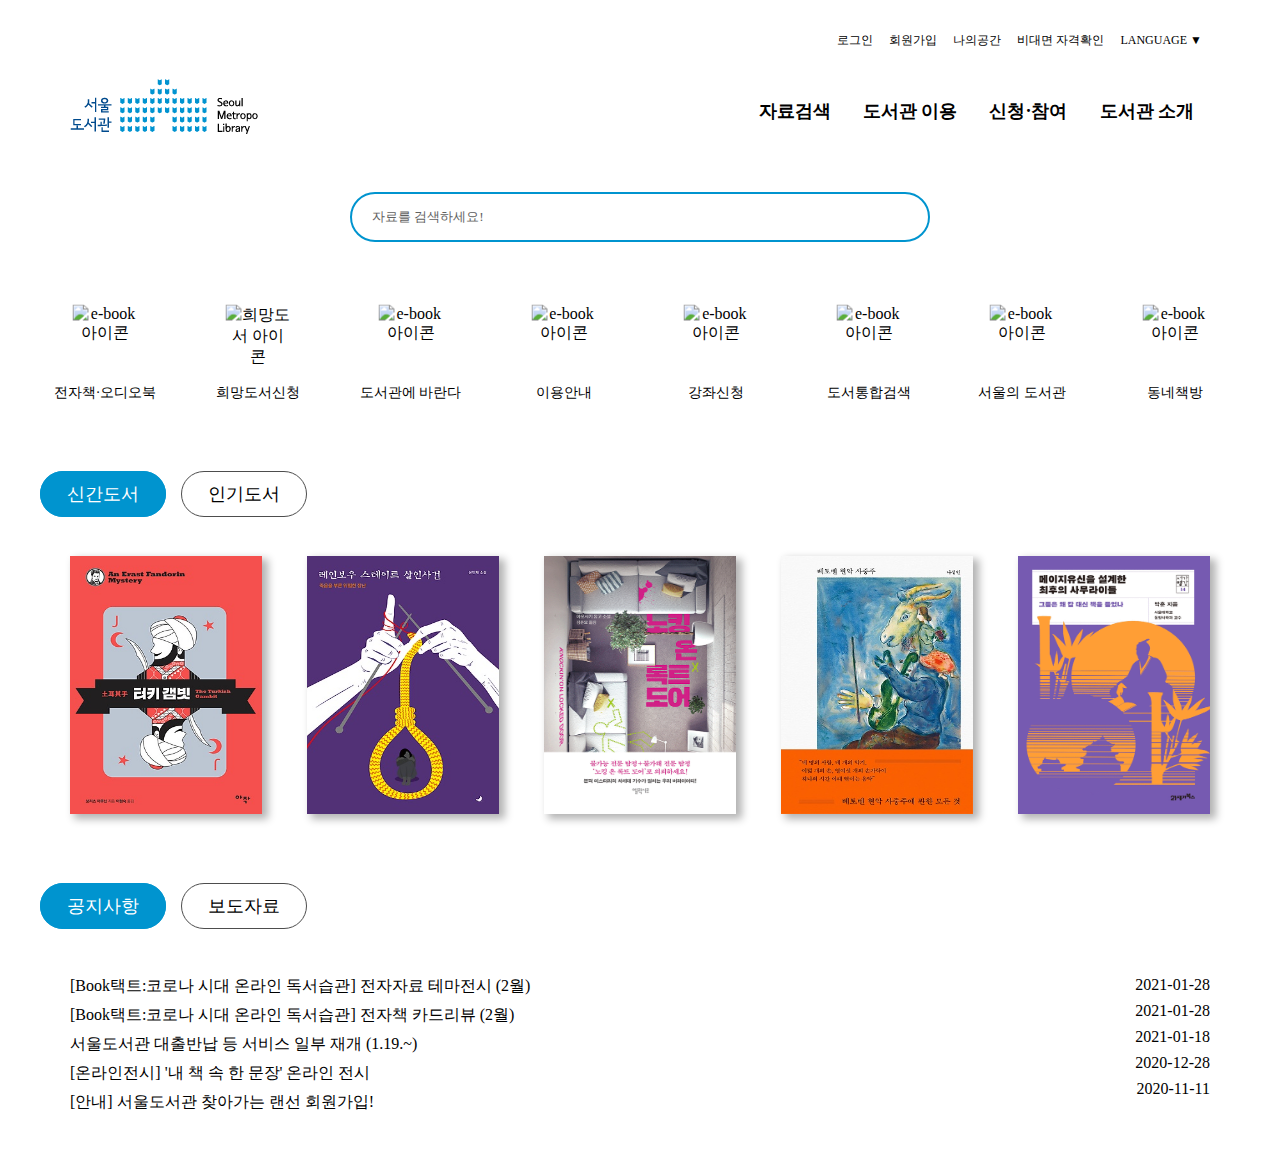
==== index.html @ 3e7419f8 "CSS, JS: Notice and News tab menu" ====
<!DOCTYPE html>
<html lang="ko">
  <head>
    <meta charset="UTF-8" />
    <meta http-equiv="X-UA-Compatible" content="IE=edge" />
    <meta name="viewport" content="width=device-width, initial-scale=1.0" />
    <title>서울도서관</title>
    <link rel="icon" href="imgs/favicon.ico" />
    <link
      href="https://fonts.googleapis.com/css2?family=Open+Sans:wght@400;600;700&display=swap"
      rel="stylesheet"
    />
    <script
      src="https://kit.fontawesome.com/717d5aad62.js"
      crossorigin="anonymous"
    ></script>
    <link rel="stylesheet" href="style.css" />
    <script src="main.js" defer></script>
  </head>
  <body>
    <!-- header -->
    <header id="header">
      <ul class="header__top-menu">
        <li><a href="#">로그인</a></li>
        <li><a href="#">회원가입</a></li>
        <li><a href="#">나의공간</a></li>
        <li><a href="#">비대면 자격확인</a></li>
        <li><a href="#">LANGUAGE ▼</a></li>
      </ul>

      <!-- Navbar -->
      <nav id="navbar">
        <div class="navbar__wrap">
          <h1 class="navbar__logo">
            <img src="imgs/logo.png" alt="서울도서관 로고" />
          </h1>
          <ul class="navbar__menu">
            <li class="navbar__menu-item">
              <h2>자료검색</h2>
            </li>
            <li class="navbar__menu-item">
              <h2>도서관 이용</h2>
            </li>
            <li class="navbar__menu-item">
              <h2>신청·참여</h2>
            </li>
            <li class="navbar__menu-item">
              <h2>도서관 소개</h2>
            </li>
          </ul>
        </div>
        <div class="depth__menu-wrap">
          <ul class="navbar__depth-wrap depth01">
            <div class="navbar__depth">
              <li class="navbar__depth-title">소장자료</li>
              <li><a href="#">소장자료 검색</a></li>
              <li><a href="#">DVD 검색</a></li>
              <li><a href="#">연속간행물 검색</a></li>
              <li><a href="#">전자책·오디오북</a></li>
              <li><a href="#">구독학술 DB</a></li>
              <li><a href="#">협력기관 DB</a></li>
            </div>
            <div class="navbar__depth">
              <li class="navbar__depth-title">서울자료</li>
              <li><a href="#">서울시 발간물</a></li>
              <li><a href="#">OAK 리포지터리</a></li>
              <li><a href="#">서울 관련 웹사이트</a></li>
            </div>
            <div class="navbar__depth">
              <li class="navbar__depth-title">책! 책! 책!</li>
              <li><a href="#">새로 들어온 책</a></li>
              <li class="go"><a href="#">대출이 많은 책</a></li>
              <li><a href="#">전시된 책</a></li>
            </div>
            <div class="navbar__depth">
              <li class="navbar__depth-title">지식문화콘텐츠</li>
              <li><a href="#">공공정보</a></li>
              <li><a href="#">일상정보</a></li>
              <li><a href="#">전문정보</a></li>
            </div>
          </ul>
          <ul class="navbar__depth-wrap">
            <div class="navbar__depth">
              <li class="navbar__depth-title">이용안내</li>
              <li><a href="#">도서관 이용시간</a></li>
              <li><a href="#">회원증 발급</a></li>
              <li><a href="#">대출·반납·연장·예약</a></li>
              <li><a href="#">보존서고 자료</a></li>
              <li><a href="#">시설·기기 이용</a></li>
              <li><a href="#">도서관 이용예절</a></li>
            </div>
            <div class="navbar__depth">
              <li class="navbar__depth-title">자료실 안내</li>
              <li><a href="#">일반자료실</a></li>
              <li><a href="#">디지털자료실</a></li>
              <li><a href="#">서울자료실</a></li>
              <li><a href="#">세계자료실</a></li>
              <li><a href="#">장애인자료실</a></li>
              <li><a href="#">디지털 사회혁신센터</a></li>
            </div>
            <div class="navbar__depth">
              <li class="navbar__depth-title">특별전시공간</li>
              <li><a href="#">서울기록 문화관</a></li>
              <li><a href="#">옛시장실 복원 공간</a></li>
            </div>
            <div class="navbar__depth">
              <li class="navbar__depth-title">함께하는 서비스</li>
              <li><a href="#">책이음 서비스</a></li>
              <li><a href="#">책바다 서비스</a></li>
              <li><a href="#">책나래 서비스</a></li>
              <li><a href="#">외국학술지 원문 복사</a></li>
              <li><a href="#">사서에게 물어보세요</a></li>
              <li><a href="#">도서관 정보나루</a></li>
            </div>
          </ul>
          <ul class="navbar__depth-wrap">
            <div class="navbar__depth">
              <li class="navbar__depth-title">신청</li>
              <li><a href="#">희망도서 신청</a></li>
              <li><a href="#">강좌 신청</a></li>
              <li><a href="#">분실물 찾기</a></li>
              <li><a href="#">단체방문 신청</a></li>
              <li><a href="#">자원봉사 신청</a></li>
            </div>
            <div class="navbar__depth">
              <li class="navbar__depth-title">참여</li>
              <li><a href="#">서울도서관에 바란다</a></li>
              <li class="go"><a href="#">자주 물어보는 질문</a></li>
              <li><a href="#">서울에게 물어보세요</a></li>
              <li><a href="#">자료기증·납본</a></li>
              <li><a href="#">설문조사</a></li>
            </div>
          </ul>
          <ul class="navbar__depth-wrap">
            <div class="navbar__depth">
              <li class="navbar__depth-title">도서관 소개</li>
              <li><a href="#">인사말</a></li>
              <li><a href="#">일반 현황</a></li>
              <li><a href="#">로고</a></li>
              <li><a href="#">조직·기구</a></li>
              <li><a href="#">운영규정</a></li>
              <li><a href="#">찾아오시는 길</a></li>
            </div>
            <div class="navbar__depth">
              <li class="navbar__depth-title">도서관 소식</li>
              <li class="go"><a href="#">공지사항</a></li>
              <li><a href="#">보도자료</a></li>
              <li><a href="#">도서관 갤러리</a></li>
              <li><a href="#">서울도서관 TV</a></li>
            </div>
            <div class="navbar__depth">
              <li class="navbar__depth-title">도서관 일정</li>
              <li><a href="#">일정 및 행사</a></li>
            </div>
          </ul>
        </div>
      </nav>
    </header>

    <!-- Main slide -->
    <section class="main__slide">
      <div class="slide__container">
        <div class="slide__images">
          <img src="imgs/slideImg/bn_01.jpg" alt="" />
          <img src="imgs/slideImg/bn_02.jpg" alt="" />
          <img src="imgs/slideImg/bn_03.jpg" alt="" />
        </div>
      </div>

      <button class="slide__prev">
        <i class="fas fa-angle-left"></i>
      </button>
      <button class="slide__next">
        <i class="fas fa-angle-right"></i>
      </button>
    </section>

    <!-- Search bar -->
    <div class="main__search">
      <form action="search">
        <input type="text" value="자료를 검색하세요!" class="searchbar" />
        <i class="fas fa-search"></i>
      </form>
    </div>

    <!-- Icon quick menu -->
    <section class="main__quick-menu">
      <ul>
        <li class="main__quick-item">
          <a href="#"
            ><img class="defalt-icon" src="imgs/icon/icon1.png" alt="e-book 아이콘" />
            <img class="hover-icon" src="imgs/icon/icon1_1.png" alt="e-book 마우스호버 아이콘" />
            <p>전자책·오디오북</p>
          </a>
        </li>
        <li class="main__quick-item">
          <a href="#"
            ><img class="defalt-icon" src="imgs/icon/icon2.png" alt="희망도서 아이콘" />
            <img class="hover-icon" src="imgs/icon/icon2_1.png" alt="희망도서 마우스호버 아이콘" />
            <p>희망도서신청</p>
          </a>
        </li>
        <li class="main__quick-item">
          <a href="#"
            ><img class="defalt-icon" src="imgs/icon/icon3.png" alt="e-book 아이콘" />
            <img class="hover-icon" src="imgs/icon/icon3_1.png" alt="e-book 마우스호버 아이콘" />
            <p>도서관에 바란다</p>
          </a>
        </li>
        <li class="main__quick-item">
          <a href="#"
            ><img class="defalt-icon" src="imgs/icon/icon4.png" alt="e-book 아이콘" />
            <img class="hover-icon" src="imgs/icon/icon4_1.png" alt="e-book 마우스호버 아이콘" />
            <p>이용안내</p>
          </a>
        </li>
        <li class="main__quick-item">
          <a href="#"
            ><img class="defalt-icon" src="imgs/icon/icon5.png" alt="e-book 아이콘" />
            <img class="hover-icon" src="imgs/icon/icon5_1.png" alt="e-book 마우스호버 아이콘" />
            <p>강좌신청</p>
          </a>
        </li>
        <li class="main__quick-item">
          <a href="#"
            ><img class="defalt-icon" src="imgs/icon/icon6.png" alt="e-book 아이콘" />
            <img class="hover-icon" src="imgs/icon/icon6_1.png" alt="e-book 마우스호버 아이콘" />
            <p>도서통합검색</p>
          </a>
        </li>
        <li class="main__quick-item">
          <a href="#"
            ><img class="defalt-icon" src="imgs/icon/icon7.png" alt="e-book 아이콘" />
            <img class="hover-icon" src="imgs/icon/icon7_1.png" alt="e-book 마우스호버 아이콘" />
            <p>서울의 도서관</p>
          </a>
        </li>
        <li class="main__quick-item">
          <a href="#"
            ><img class="defalt-icon" src="imgs/icon/icon8.png" alt="e-book 아이콘" />
            <img class="hover-icon" src="imgs/icon/icon8_1.png" alt="e-book 마우스호버 아이콘" />
            <p>동네책방</p>
          </a>
        </li>
      </ul>
    </section>
    <!-- Main bookList -->
    <section class="main__book">
      <ul class="main__book-button">
        <li><a href="#book-tab1" class="book__active">신간도서</a></li>
        <li><a href="#book-tab2">인기도서</a></li>
      </ul>
      <div class="main__book-content">
        <ul id="book-tab1" class="main__book-item book__active">
          <div class="book-item__wrap">
						<li>
							<img src="imgs/bookImg/new01.jpg" alt="" />
							<div class="newcaption">
								<p>터키 갬빗</p>
								<span>보리스 아쿠닌</span>
							</div>
						</li>
						<li>
							<img src="imgs/bookImg/new02.jpg" alt="" />
							<div class="newcaption">
								<p>레인보우 스테이트 살인사건</p>
								<span>윤민채</span>
							</div>
						</li>
						<li>
							<img src="imgs/bookImg/new03.gif" alt="" />
							<div class="newcaption">
								<p>노킹 온 록트 도어</p>
								<span>아오사키 유고</span>
							</div>
						</li>
						<li>
							<img src="imgs/bookImg/new04.jpg" alt="" />
							<div class="newcaption">
								<p>베토벤 현악 사중주</p>
								<span>나성인</span>
							</div>
						</li>
						<li>
							<img src="imgs/bookImg/new05.gif" alt="" />
							<div class="newcaption">
								<p>메이지유신을 설계한 최후의 사무라이들</p>
								<span>박훈</span>
							</div>
						</li>
					</div>
        </ul>
				<ul id="book-tab2" class="main__book-item">
					<div class="book-item__wrap">
						<li>
							<img src="imgs/bookImg/best01.gif" alt="" />
							<div class="newcaption">
								<p>채식주의자</p>
								<span>한강</span>
							</div>
						</li>
						<li>
							<img src="imgs/bookImg/best02.gif" alt="" />
							<div class="newcaption">
								<p>여행의 이유</p>
								<span>김영하</span>
							</div>
						</li>
						<li>
							<img src="imgs/bookImg/best03.gif" alt="" />
							<div class="newcaption">
								<p>천년의 질문</p>
								<span>조정래</span>
							</div>
						</li>
						<li>
							<img src="imgs/bookImg/best04.gif" alt="" />
							<div class="newcaption">
								<p>돈으로 살수없는 것들</p>
								<span>마이클 샌델</span>
							</div>
						</li>
						<li>
							<img src="imgs/bookImg/best05.gif" alt="" />
							<div class="newcaption">
								<p>소년이 온다</p>
								<span>한강</span>
							</div>
						</li>
					</div>
				</ul>
      </div>
      
    </section>

    <!-- Notice and News -->
    <section class="notice">
      <ul class="notice__button">
        <li><a href="#notice-tab1" class="notice__active">공지사항</a></li>
        <li><a href="#notice-tab2">보도자료</a></li>
      </ul>
      <div class="notice__news-wrap">
        <div id="notice-tab1" class="notice__panel-wrap">
          <ul class="notice-news__panel">
            <li>
              <a href="#"
                >&#91;Book택트:코로나 시대 온라인 독서습관&#93; 전자자료
                테마전시 &#40;2월&#41;</a
              >
            </li>
            <li>
              <a href="#"
                >&#91;Book택트:코로나 시대 온라인 독서습관&#93; 전자책 카드리뷰
                &#40;2월&#41;</a
              >
            </li>
            <li>
              <a href="#"
                >서울도서관 대출반납 등 서비스 일부 재개 &#40;1.19.~&#41;</a
              >
            </li>
            <li>
              <a href="#"
                >&#91;온라인전시&#93; '내 책 속 한 문장' 온라인 전시</a
              >
            </li>
            <li>
              <a href="#">&#91;안내&#93; 서울도서관 찾아가는 랜선 회원가입!</a>
            </li>
          </ul>
          <ul class="notice-news__day">
            <li>2021-01-28</li>
            <li>2021-01-28</li>
            <li>2021-01-18</li>
            <li>2020-12-28</li>
            <li>2020-11-11</li>
          </ul>
        </div>
        <div id="notice-tab2" class="notice__panel-wrap">
          <ul class="notice-news__panel">
            <li>
              <a href="#"
                >&#40;석간&#41; 서울도서관, 코로나시대 전자책‧오디오북 3배로
                확대 홈피·모바일로 본다</a
              >
            </li>
            <li>
              <a href="#"
                >서울도서관, 한국정보화진흥원과 협력 '소프트웨어코딩 체험
                특별교육' 운영</a
              >
            </li>
            <li>
              <a href="#"
                >서울도서관, 책장 속에 잠들어 있는 헌책 나누는 온라인
                한평책방</a
              >
            </li>
            <li>
              <a href="#"
                >서울도서관, 13일 포스트코로나 지역서점 방향 모색 '제5회
                서울서점인대회'</a
              >
            </li>
            <li>
              <a href="#"
                >서울시, 독립출판 제작자-동네책방 함께 '온라인 독립출판 북
                페어'</a
              >
            </li>
          </ul>
          <ul class="notice-news__day">
            <li>2021-01-14</li>
            <li>2020-11-30</li>
            <li>2020-11-16</li>
            <li>2020-11-09</li>
            <li>2020-11-02</li>
          </ul>
        </div>
      </div>
    </section>

    <!-- library service
		<section class="service__calender">
			<div class="calendar">
				<div class="claendar__header">
					<span class="month-picker">
						
					</span>
				</div>
			</div>	
		</section> -->
  </body>
</html>
---- style.css ----
@font-face {
  font-family: 'NanumSquareRound';
  src: url('https://cdn.jsdelivr.net/gh/projectnoonnu/noonfonts_two@1.0/NanumSquareRound.woff')
    format('woff');
  font-weight: normal;
  font-style: normal;
}

:root {
  /* color */
  --color-main: #0094cf;
  --color-accent: #004587;
  --color-light-white: #eeeeee;
  --color-white: #ffffff;
  --color-dark-white: #bdbdbd;
  --color-light-grey: #7c7979;
  --color-grey: #616161;
  --color-dark-grey: #4d4d4d;
  --color-blue: #73aace;
  --color-yellow: #fff7d1;
  --color-orange: #feb546;
  --color-black: #000000;

  /* font-size */
  --font-large: 48px;
  --font-medium: 28px;
  --font-regular: 18px;
  --font-small: 14px;
  --font-micro: 12px;

  /* size */

  /* Font Weight */
  --weight-bold: 700;
  --weight-semi-bold: 600;
  --weight-regular: 400;
}

/* reset */
* {
  box-sizing: border-box;
  margin: 0;
  padding: 0;
}

a {
  text-decoration: none;
  color: var(--color-black);
}

li {
  list-style: none;
}

button {
  background-color: transparent;
  cursor: pointer;
  border: none;
  outline: none;
}

p,
a,
li,
span,
input {
  font-family: 'NanumSquareRound';
}

/* haeder */
#header {
  max-width: 1200px;
  margin: auto;
}
.header__top-menu {
  display: flex;
  justify-content: flex-end;
  padding: 30px;
}

.header__top-menu li {
  padding: 0px 8px;
}

.header__top-menu li a {
  font-size: var(--font-micro);
}

/* nav */
.navbar__wrap {
  display: flex;
  align-items: center;
  justify-content: space-between;
  padding: 0 30px;
  margin-bottom: 20px;
}

.navbar__logo {
  cursor: pointer;
}

.navbar__menu {
  display: flex;
}

.navbar__menu li h2 {
  height: 24px;
  line-height: 24px;
  font-size: var(--font-regular);
  padding: 0 16px;
  cursor: pointer;
}

/* two depth menu */
.depth__menu-wrap {
  position: relative;
  display: none;
}

.depth__menu-wrap {
  width: 100%;
  background-color: var(--color-dark-white);
  border-bottom: 1px solid black;
}
.navbar__depth-wrap {
  display: flex;
  width: 100%;
  height: 350px;
  max-width: 1200px;
  padding: 40px;
  margin: auto;
  justify-content: space-between;
  position: absolute;
}

.navbar__depth li {
  padding: 8px 0;
  text-align: center;
}

.navbar__depth .navbar__depth-title {
  font-weight: var(--weight-semi-bold);
}

/* Main slide */
.main__slide {
  width: 1200px;
  position: relative;
  margin: auto;
}

.slide__container {
  width: 1200px;
  overflow: hidden;
}

.slide__images {
  display: flex;
  position: relative;
  transition: transform 500ms ease;
}

.slide__images img {
  width: 100%;
}

.slide__prev,
.slide__next {
  position: absolute;
  top: 50%;
  transform: translateY(-50%);
  font-size: 48px;
  color: var(--color-white);
  transition: color 10ms ease;
}

.slide__prev {
  left: 48px;
}

.slide__next {
  right: 48px;
}

.slide__prev:hover,
.slide__next:hover {
  color: var(--color-blue);
}

/* Search bar */
.main__search {
  padding: 30px;
  width: 50%;
  margin: auto;
  position: relative;
}

.main__search .searchbar {
  width: 100%;
  height: 50px;
  padding: 20px;
  border-radius: 30px;
  border: 2px solid var(--color-main);
  outline: none;
  color: var(--color-grey);
}

.main__search .fa-search {
  position: absolute;
  right: 50px;
  top: 50%;
  transform: translateY(-50%);
  font-size: 20px;
  color: var(--color-main);
  cursor: pointer;
}

/* quick icon menu */
section {
  max-width: 1200px;
  margin: auto;
}
.main__quick-menu {
  margin-bottom: 80px;
	/* background-color: var(--color-dark-white); */
}
.main__quick-menu ul {
  display: flex;
  justify-content: space-between;
}

.main__quick-item {
  width: 130px;
  height: 130px;
  text-align: center;
  align-items: center;
  padding: 15px;
  position: relative;
}

.main__quick-item img {
  height: 50%;
  transition: all 300ms ease;
  position: absolute;
  top: 50%;
  left: 50%;
  transform: translate(-50%, -50%);
	
}

.main__quick-item p {
  width: 100%;
  font-size: var(--font-small);
  position: absolute;
  bottom: 0px;
  left: 50%;
  transform: translateX(-50%);
}

.main__quick-item .hover-icon {
  opacity: 0;
}

.main__quick-item:hover .hover-icon {
  opacity: 1;
}

.main__quick-item:hover .defalt-icon {
  opacity: 0;
}

/* Best & New book */
.main__book {
  width: 100%;
}

.main__book-button {
  display: flex;
  margin-bottom: 20px;
}

.main__book-button a {
  border: 1px solid var(--color-dark-grey);
  border-radius: 30px;
  padding: 12px 26px;
  font-size: var(--font-regular);
  margin-right: 15px;
}

.main__book-content > ul {
  display: none;
}

.main__book-content .book-item__wrap {
  display: flex;
  justify-content: space-between;
  padding: 30px;
}

.book-item__wrap li {
  width: 192px;
  height: 258px;
  box-shadow: 5px 4px 8px 1px rgba(0, 0, 0, 0.3);
  position: relative;
  overflow: hidden;
  cursor: pointer;
}

.book-item__wrap li img {
  width: 192px;
  height: 258px;
}

.main__book-button a.book__active {
  color: var(--color-main);
  border: 1px solid var(--color-main);
  background-color: var(--color-main);
  color: var(--color-white);
}

.book-item__wrap .newcaption {
  width: 192px;
  height: 90px;
  padding: 8px;
  text-align: center;
  font-size: var(--font-small);
  background-color: rgba(0, 0, 0, 0.7);
  color: var(--color-light-white);
  position: absolute;
  bottom: -90px;
  transition: all 300ms ease;
}

.newcaption p {
  margin-top: 10px;
}

.book-item__wrap li:hover .newcaption {
  bottom: 0px;
}

.newcaption p:after {
  content: '';
  display: block;
  position: relative;
  left: 50%;
  width: 15px;
  height: 1px;
  transform: translateX(-50%);
  margin: 6px 0;
  background-color: var(--color-yellow);
}

/* Notice and News */
.notice {
	margin-top: 50px;
}

.notice__button {
  display: flex;
	margin-bottom: 20px;
}

.notice .notice__panel-wrap {
  padding: 30px;
}

.notice__button a {
  border: 1px solid var(--color-dark-grey);
  border-radius: 30px;
  padding: 12px 26px;
  font-size: var(--font-regular);
  margin-right: 15px;
	cursor: pointer;
}

.notice-news__panel {
  width: 60%;
}

.notice-news__day {
  width: 40%;
  text-align: right;
}

.notice__panel-wrap li {
  margin: 8px 0;
}

.notice__button a.notice__active {
  color: var(--color-main);
  border: 1px solid var(--color-main);
  background-color: var(--color-main);
  color: var(--color-white);
}

.notice-news__panel li:hover a{
	color: var(--color-main);
}
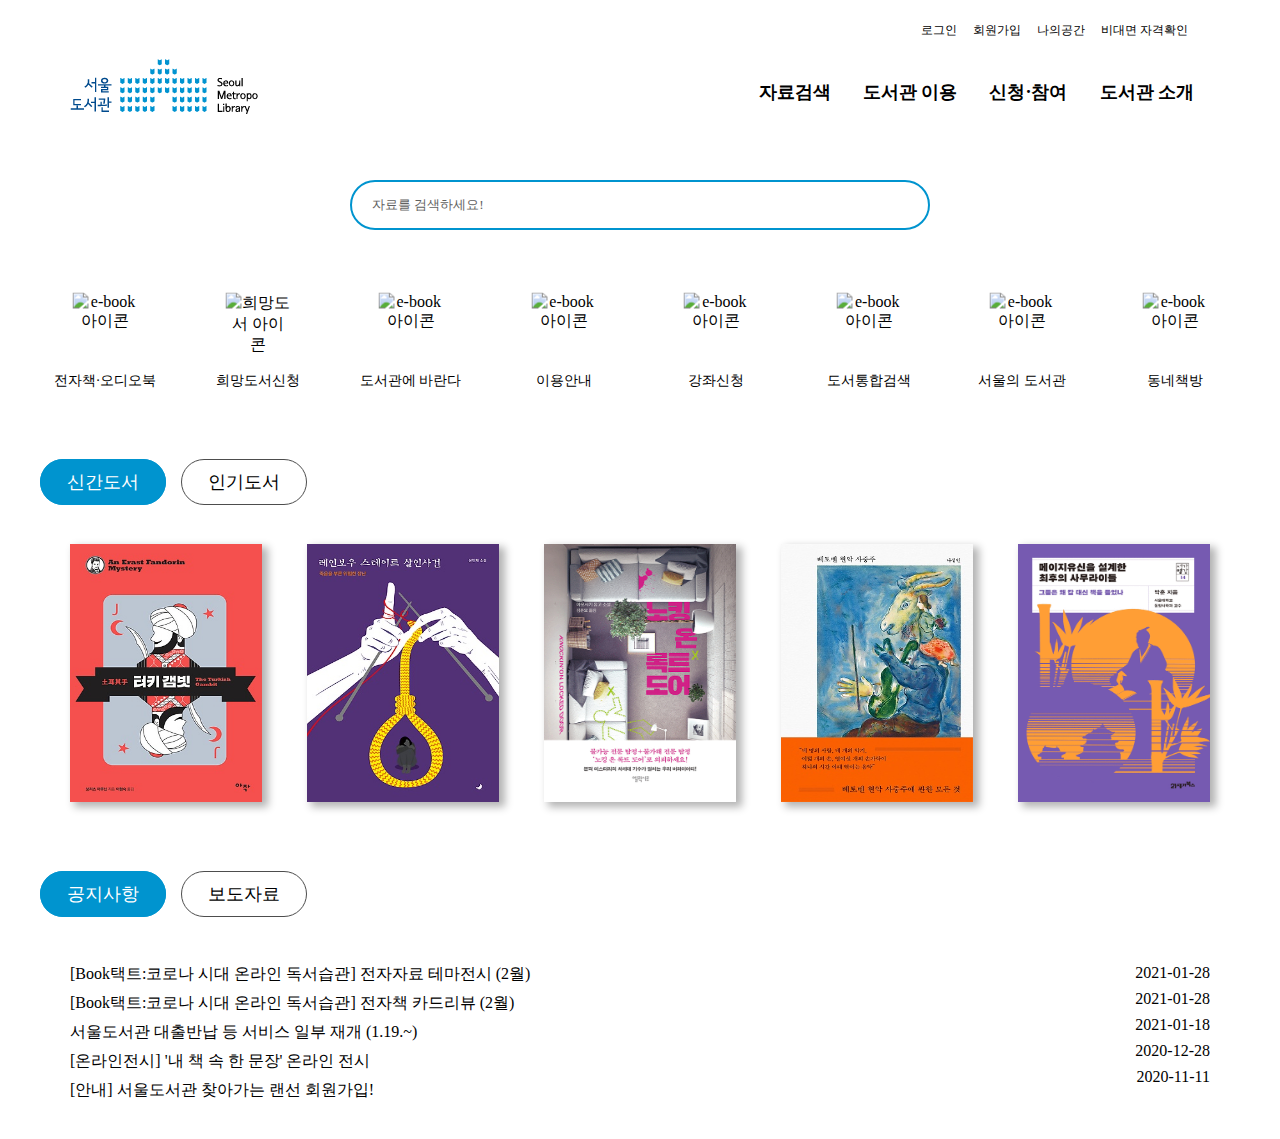
==== commit 2b3fa3a3: "CSS, JS: Nav dropMenu" ====
--- a/index.html
+++ b/index.html
@@ -25,7 +25,6 @@
         <li><a href="#">회원가입</a></li>
         <li><a href="#">나의공간</a></li>
         <li><a href="#">비대면 자격확인</a></li>
-        <li><a href="#">LANGUAGE ▼</a></li>
       </ul>
 
       <!-- Navbar -->
@@ -34,124 +33,124 @@
           <h1 class="navbar__logo">
             <img src="imgs/logo.png" alt="서울도서관 로고" />
           </h1>
-          <ul class="navbar__menu">
+          <ul class="clearfix navbar__menu">
             <li class="navbar__menu-item">
-              <h2>자료검색</h2>
+              <h2><a href=#">자료검색</a></h2>
+              <ul class="navbar__depth-wrap depth01">
+                <div class="navbar__depth">
+                  <li class="navbar__depth-title">소장자료</li>
+                  <li><a href="#">소장자료 검색</a></li>
+                  <li><a href="#">DVD 검색</a></li>
+                  <li><a href="#">연속간행물 검색</a></li>
+                  <li><a href="#">전자책·오디오북</a></li>
+                  <li><a href="#">구독학술 DB</a></li>
+                  <li><a href="#">협력기관 DB</a></li>
+                </div>
+                <div class="navbar__depth">
+                  <li class="navbar__depth-title">서울자료</li>
+                  <li><a href="#">서울시 발간물</a></li>
+                  <li><a href="#">OAK 리포지터리</a></li>
+                  <li><a href="#">서울 관련 웹사이트</a></li>
+                </div>
+                <div class="navbar__depth">
+                  <li class="navbar__depth-title">책! 책! 책!</li>
+                  <li><a href="#">새로 들어온 책</a></li>
+                  <li class="go"><a href="#">대출이 많은 책</a></li>
+                  <li><a href="#">전시된 책</a></li>
+                </div>
+                <div class="navbar__depth">
+                  <li class="navbar__depth-title">지식문화콘텐츠</li>
+                  <li><a href="#">공공정보</a></li>
+                  <li><a href="#">일상정보</a></li>
+                  <li><a href="#">전문정보</a></li>
+                </div>
+              </ul>
             </li>
             <li class="navbar__menu-item">
-              <h2>도서관 이용</h2>
+              <a href="">
+								<h2><a href="#">도서관 이용</a></h2>
+							</a>
+              <ul class="navbar__depth-wrap depth02">
+                <div class="navbar__depth">
+                  <li class="navbar__depth-title">이용안내</li>
+                  <li><a href="#">도서관 이용시간</a></li>
+                  <li><a href="#">회원증 발급</a></li>
+                  <li><a href="#">대출·반납·연장·예약</a></li>
+                  <li><a href="#">보존서고 자료</a></li>
+                  <li><a href="#">시설·기기 이용</a></li>
+                  <li><a href="#">도서관 이용예절</a></li>
+                </div>
+                <div class="navbar__depth">
+                  <li class="navbar__depth-title">자료실 안내</li>
+                  <li><a href="#">일반자료실</a></li>
+                  <li><a href="#">디지털자료실</a></li>
+                  <li><a href="#">서울자료실</a></li>
+                  <li><a href="#">세계자료실</a></li>
+                  <li><a href="#">장애인자료실</a></li>
+                  <li><a href="#">디지털 사회혁신센터</a></li>
+                </div>
+                <div class="navbar__depth">
+                  <li class="navbar__depth-title">특별전시공간</li>
+                  <li><a href="#">서울기록 문화관</a></li>
+                  <li><a href="#">옛시장실 복원 공간</a></li>
+                </div>
+                <div class="navbar__depth">
+                  <li class="navbar__depth-title">함께하는 서비스</li>
+                  <li><a href="#">책이음 서비스</a></li>
+                  <li><a href="#">책바다 서비스</a></li>
+                  <li><a href="#">책나래 서비스</a></li>
+                  <li><a href="#">외국학술지 원문 복사</a></li>
+                  <li><a href="#">사서에게 물어보세요</a></li>
+                  <li><a href="#">도서관 정보나루</a></li>
+                </div>
+              </ul>
             </li>
             <li class="navbar__menu-item">
-              <h2>신청·참여</h2>
+              <h2><a href="#">신청·참여</a></h2>
+              <ul class="navbar__depth-wrap depth03">
+                <div class="navbar__depth">
+                  <li class="navbar__depth-title">신청</li>
+                  <li><a href="#">희망도서 신청</a></li>
+                  <li><a href="#">강좌 신청</a></li>
+                  <li><a href="#">분실물 찾기</a></li>
+                  <li><a href="#">단체방문 신청</a></li>
+                  <li><a href="#">자원봉사 신청</a></li>
+                </div>
+                <div class="navbar__depth">
+                  <li class="navbar__depth-title">참여</li>
+                  <li><a href="#">서울도서관에 바란다</a></li>
+                  <li class="go"><a href="#">자주 물어보는 질문</a></li>
+                  <li><a href="#">서울에게 물어보세요</a></li>
+                  <li><a href="#">자료기증·납본</a></li>
+                  <li><a href="#">설문조사</a></li>
+                </div>
+              </ul>
             </li>
             <li class="navbar__menu-item">
-              <h2>도서관 소개</h2>
-            </li>
-          </ul>
-        </div>
-        <div class="depth__menu-wrap">
-          <ul class="navbar__depth-wrap depth01">
-            <div class="navbar__depth">
-              <li class="navbar__depth-title">소장자료</li>
-              <li><a href="#">소장자료 검색</a></li>
-              <li><a href="#">DVD 검색</a></li>
-              <li><a href="#">연속간행물 검색</a></li>
-              <li><a href="#">전자책·오디오북</a></li>
-              <li><a href="#">구독학술 DB</a></li>
-              <li><a href="#">협력기관 DB</a></li>
-            </div>
-            <div class="navbar__depth">
-              <li class="navbar__depth-title">서울자료</li>
-              <li><a href="#">서울시 발간물</a></li>
-              <li><a href="#">OAK 리포지터리</a></li>
-              <li><a href="#">서울 관련 웹사이트</a></li>
-            </div>
-            <div class="navbar__depth">
-              <li class="navbar__depth-title">책! 책! 책!</li>
-              <li><a href="#">새로 들어온 책</a></li>
-              <li class="go"><a href="#">대출이 많은 책</a></li>
-              <li><a href="#">전시된 책</a></li>
-            </div>
-            <div class="navbar__depth">
-              <li class="navbar__depth-title">지식문화콘텐츠</li>
-              <li><a href="#">공공정보</a></li>
-              <li><a href="#">일상정보</a></li>
-              <li><a href="#">전문정보</a></li>
-            </div>
-          </ul>
-          <ul class="navbar__depth-wrap">
-            <div class="navbar__depth">
-              <li class="navbar__depth-title">이용안내</li>
-              <li><a href="#">도서관 이용시간</a></li>
-              <li><a href="#">회원증 발급</a></li>
-              <li><a href="#">대출·반납·연장·예약</a></li>
-              <li><a href="#">보존서고 자료</a></li>
-              <li><a href="#">시설·기기 이용</a></li>
-              <li><a href="#">도서관 이용예절</a></li>
-            </div>
-            <div class="navbar__depth">
-              <li class="navbar__depth-title">자료실 안내</li>
-              <li><a href="#">일반자료실</a></li>
-              <li><a href="#">디지털자료실</a></li>
-              <li><a href="#">서울자료실</a></li>
-              <li><a href="#">세계자료실</a></li>
-              <li><a href="#">장애인자료실</a></li>
-              <li><a href="#">디지털 사회혁신센터</a></li>
-            </div>
-            <div class="navbar__depth">
-              <li class="navbar__depth-title">특별전시공간</li>
-              <li><a href="#">서울기록 문화관</a></li>
-              <li><a href="#">옛시장실 복원 공간</a></li>
-            </div>
-            <div class="navbar__depth">
-              <li class="navbar__depth-title">함께하는 서비스</li>
-              <li><a href="#">책이음 서비스</a></li>
-              <li><a href="#">책바다 서비스</a></li>
-              <li><a href="#">책나래 서비스</a></li>
-              <li><a href="#">외국학술지 원문 복사</a></li>
-              <li><a href="#">사서에게 물어보세요</a></li>
-              <li><a href="#">도서관 정보나루</a></li>
-            </div>
-          </ul>
-          <ul class="navbar__depth-wrap">
-            <div class="navbar__depth">
-              <li class="navbar__depth-title">신청</li>
-              <li><a href="#">희망도서 신청</a></li>
-              <li><a href="#">강좌 신청</a></li>
-              <li><a href="#">분실물 찾기</a></li>
-              <li><a href="#">단체방문 신청</a></li>
-              <li><a href="#">자원봉사 신청</a></li>
-            </div>
-            <div class="navbar__depth">
-              <li class="navbar__depth-title">참여</li>
-              <li><a href="#">서울도서관에 바란다</a></li>
-              <li class="go"><a href="#">자주 물어보는 질문</a></li>
-              <li><a href="#">서울에게 물어보세요</a></li>
-              <li><a href="#">자료기증·납본</a></li>
-              <li><a href="#">설문조사</a></li>
-            </div>
-          </ul>
-          <ul class="navbar__depth-wrap">
-            <div class="navbar__depth">
-              <li class="navbar__depth-title">도서관 소개</li>
-              <li><a href="#">인사말</a></li>
-              <li><a href="#">일반 현황</a></li>
-              <li><a href="#">로고</a></li>
-              <li><a href="#">조직·기구</a></li>
-              <li><a href="#">운영규정</a></li>
-              <li><a href="#">찾아오시는 길</a></li>
-            </div>
-            <div class="navbar__depth">
-              <li class="navbar__depth-title">도서관 소식</li>
-              <li class="go"><a href="#">공지사항</a></li>
-              <li><a href="#">보도자료</a></li>
-              <li><a href="#">도서관 갤러리</a></li>
-              <li><a href="#">서울도서관 TV</a></li>
-            </div>
-            <div class="navbar__depth">
-              <li class="navbar__depth-title">도서관 일정</li>
-              <li><a href="#">일정 및 행사</a></li>
-            </div>
+              <h2><a href=#">도서관 소개</a></h2>
+              <ul class="navbar__depth-wrap depth04">
+                <div class="navbar__depth">
+                  <li class="navbar__depth-title">도서관 소개</li>
+                  <li><a href="#">인사말</a></li>
+                  <li><a href="#">일반 현황</a></li>
+                  <li><a href="#">로고</a></li>
+                  <li><a href="#">조직·기구</a></li>
+                  <li><a href="#">운영규정</a></li>
+                  <li><a href="#">찾아오시는 길</a></li>
+                </div>
+                <div class="navbar__depth">
+                  <li class="navbar__depth-title">도서관 소식</li>
+                  <li class="go"><a href="#">공지사항</a></li>
+                  <li><a href="#">보도자료</a></li>
+                  <li><a href="#">도서관 갤러리</a></li>
+                  <li><a href="#">서울도서관 TV</a></li>
+                </div>
+                <div class="navbar__depth">
+                  <li class="navbar__depth-title">도서관 일정</li>
+                  <li><a href="#">일정 및 행사</a></li>
+                </div>
+              </ul>
+            </li>
           </ul>
         </div>
       </nav>
@@ -188,57 +187,121 @@
       <ul>
         <li class="main__quick-item">
           <a href="#"
-            ><img class="defalt-icon" src="imgs/icon/icon1.png" alt="e-book 아이콘" />
-            <img class="hover-icon" src="imgs/icon/icon1_1.png" alt="e-book 마우스호버 아이콘" />
+            ><img
+              class="defalt-icon"
+              src="imgs/icon/icon1.png"
+              alt="e-book 아이콘"
+            />
+            <img
+              class="hover-icon"
+              src="imgs/icon/icon1_1.png"
+              alt="e-book 마우스호버 아이콘"
+            />
             <p>전자책·오디오북</p>
           </a>
         </li>
         <li class="main__quick-item">
           <a href="#"
-            ><img class="defalt-icon" src="imgs/icon/icon2.png" alt="희망도서 아이콘" />
-            <img class="hover-icon" src="imgs/icon/icon2_1.png" alt="희망도서 마우스호버 아이콘" />
+            ><img
+              class="defalt-icon"
+              src="imgs/icon/icon2.png"
+              alt="희망도서 아이콘"
+            />
+            <img
+              class="hover-icon"
+              src="imgs/icon/icon2_1.png"
+              alt="희망도서 마우스호버 아이콘"
+            />
             <p>희망도서신청</p>
           </a>
         </li>
         <li class="main__quick-item">
           <a href="#"
-            ><img class="defalt-icon" src="imgs/icon/icon3.png" alt="e-book 아이콘" />
-            <img class="hover-icon" src="imgs/icon/icon3_1.png" alt="e-book 마우스호버 아이콘" />
+            ><img
+              class="defalt-icon"
+              src="imgs/icon/icon3.png"
+              alt="e-book 아이콘"
+            />
+            <img
+              class="hover-icon"
+              src="imgs/icon/icon3_1.png"
+              alt="e-book 마우스호버 아이콘"
+            />
             <p>도서관에 바란다</p>
           </a>
         </li>
         <li class="main__quick-item">
           <a href="#"
-            ><img class="defalt-icon" src="imgs/icon/icon4.png" alt="e-book 아이콘" />
-            <img class="hover-icon" src="imgs/icon/icon4_1.png" alt="e-book 마우스호버 아이콘" />
+            ><img
+              class="defalt-icon"
+              src="imgs/icon/icon4.png"
+              alt="e-book 아이콘"
+            />
+            <img
+              class="hover-icon"
+              src="imgs/icon/icon4_1.png"
+              alt="e-book 마우스호버 아이콘"
+            />
             <p>이용안내</p>
           </a>
         </li>
         <li class="main__quick-item">
           <a href="#"
-            ><img class="defalt-icon" src="imgs/icon/icon5.png" alt="e-book 아이콘" />
-            <img class="hover-icon" src="imgs/icon/icon5_1.png" alt="e-book 마우스호버 아이콘" />
+            ><img
+              class="defalt-icon"
+              src="imgs/icon/icon5.png"
+              alt="e-book 아이콘"
+            />
+            <img
+              class="hover-icon"
+              src="imgs/icon/icon5_1.png"
+              alt="e-book 마우스호버 아이콘"
+            />
             <p>강좌신청</p>
           </a>
         </li>
         <li class="main__quick-item">
           <a href="#"
-            ><img class="defalt-icon" src="imgs/icon/icon6.png" alt="e-book 아이콘" />
-            <img class="hover-icon" src="imgs/icon/icon6_1.png" alt="e-book 마우스호버 아이콘" />
+            ><img
+              class="defalt-icon"
+              src="imgs/icon/icon6.png"
+              alt="e-book 아이콘"
+            />
+            <img
+              class="hover-icon"
+              src="imgs/icon/icon6_1.png"
+              alt="e-book 마우스호버 아이콘"
+            />
             <p>도서통합검색</p>
           </a>
         </li>
         <li class="main__quick-item">
           <a href="#"
-            ><img class="defalt-icon" src="imgs/icon/icon7.png" alt="e-book 아이콘" />
-            <img class="hover-icon" src="imgs/icon/icon7_1.png" alt="e-book 마우스호버 아이콘" />
+            ><img
+              class="defalt-icon"
+              src="imgs/icon/icon7.png"
+              alt="e-book 아이콘"
+            />
+            <img
+              class="hover-icon"
+              src="imgs/icon/icon7_1.png"
+              alt="e-book 마우스호버 아이콘"
+            />
             <p>서울의 도서관</p>
           </a>
         </li>
         <li class="main__quick-item">
           <a href="#"
-            ><img class="defalt-icon" src="imgs/icon/icon8.png" alt="e-book 아이콘" />
-            <img class="hover-icon" src="imgs/icon/icon8_1.png" alt="e-book 마우스호버 아이콘" />
+            ><img
+              class="defalt-icon"
+              src="imgs/icon/icon8.png"
+              alt="e-book 아이콘"
+            />
+            <img
+              class="hover-icon"
+              src="imgs/icon/icon8_1.png"
+              alt="e-book 마우스호버 아이콘"
+            />
             <p>동네책방</p>
           </a>
         </li>
@@ -253,84 +316,83 @@
       <div class="main__book-content">
         <ul id="book-tab1" class="main__book-item book__active">
           <div class="book-item__wrap">
-						<li>
-							<img src="imgs/bookImg/new01.jpg" alt="" />
-							<div class="newcaption">
-								<p>터키 갬빗</p>
-								<span>보리스 아쿠닌</span>
-							</div>
-						</li>
-						<li>
-							<img src="imgs/bookImg/new02.jpg" alt="" />
-							<div class="newcaption">
-								<p>레인보우 스테이트 살인사건</p>
-								<span>윤민채</span>
-							</div>
-						</li>
-						<li>
-							<img src="imgs/bookImg/new03.gif" alt="" />
-							<div class="newcaption">
-								<p>노킹 온 록트 도어</p>
-								<span>아오사키 유고</span>
-							</div>
-						</li>
-						<li>
-							<img src="imgs/bookImg/new04.jpg" alt="" />
-							<div class="newcaption">
-								<p>베토벤 현악 사중주</p>
-								<span>나성인</span>
-							</div>
-						</li>
-						<li>
-							<img src="imgs/bookImg/new05.gif" alt="" />
-							<div class="newcaption">
-								<p>메이지유신을 설계한 최후의 사무라이들</p>
-								<span>박훈</span>
-							</div>
-						</li>
-					</div>
+            <li>
+              <img src="imgs/bookImg/new01.jpg" alt="" />
+              <div class="newcaption">
+                <p>터키 갬빗</p>
+                <span>보리스 아쿠닌</span>
+              </div>
+            </li>
+            <li>
+              <img src="imgs/bookImg/new02.jpg" alt="" />
+              <div class="newcaption">
+                <p>레인보우 스테이트 살인사건</p>
+                <span>윤민채</span>
+              </div>
+            </li>
+            <li>
+              <img src="imgs/bookImg/new03.gif" alt="" />
+              <div class="newcaption">
+                <p>노킹 온 록트 도어</p>
+                <span>아오사키 유고</span>
+              </div>
+            </li>
+            <li>
+              <img src="imgs/bookImg/new04.jpg" alt="" />
+              <div class="newcaption">
+                <p>베토벤 현악 사중주</p>
+                <span>나성인</span>
+              </div>
+            </li>
+            <li>
+              <img src="imgs/bookImg/new05.gif" alt="" />
+              <div class="newcaption">
+                <p>메이지유신을 설계한 최후의 사무라이들</p>
+                <span>박훈</span>
+              </div>
+            </li>
+          </div>
         </ul>
-				<ul id="book-tab2" class="main__book-item">
-					<div class="book-item__wrap">
-						<li>
-							<img src="imgs/bookImg/best01.gif" alt="" />
-							<div class="newcaption">
-								<p>채식주의자</p>
-								<span>한강</span>
-							</div>
-						</li>
-						<li>
-							<img src="imgs/bookImg/best02.gif" alt="" />
-							<div class="newcaption">
-								<p>여행의 이유</p>
-								<span>김영하</span>
-							</div>
-						</li>
-						<li>
-							<img src="imgs/bookImg/best03.gif" alt="" />
-							<div class="newcaption">
-								<p>천년의 질문</p>
-								<span>조정래</span>
-							</div>
-						</li>
-						<li>
-							<img src="imgs/bookImg/best04.gif" alt="" />
-							<div class="newcaption">
-								<p>돈으로 살수없는 것들</p>
-								<span>마이클 샌델</span>
-							</div>
-						</li>
-						<li>
-							<img src="imgs/bookImg/best05.gif" alt="" />
-							<div class="newcaption">
-								<p>소년이 온다</p>
-								<span>한강</span>
-							</div>
-						</li>
-					</div>
-				</ul>
+        <ul id="book-tab2" class="main__book-item">
+          <div class="book-item__wrap">
+            <li>
+              <img src="imgs/bookImg/best01.gif" alt="" />
+              <div class="newcaption">
+                <p>채식주의자</p>
+                <span>한강</span>
+              </div>
+            </li>
+            <li>
+              <img src="imgs/bookImg/best02.gif" alt="" />
+              <div class="newcaption">
+                <p>여행의 이유</p>
+                <span>김영하</span>
+              </div>
+            </li>
+            <li>
+              <img src="imgs/bookImg/best03.gif" alt="" />
+              <div class="newcaption">
+                <p>천년의 질문</p>
+                <span>조정래</span>
+              </div>
+            </li>
+            <li>
+              <img src="imgs/bookImg/best04.gif" alt="" />
+              <div class="newcaption">
+                <p>돈으로 살수없는 것들</p>
+                <span>마이클 샌델</span>
+              </div>
+            </li>
+            <li>
+              <img src="imgs/bookImg/best05.gif" alt="" />
+              <div class="newcaption">
+                <p>소년이 온다</p>
+                <span>한강</span>
+              </div>
+            </li>
+          </div>
+        </ul>
       </div>
-      
     </section>
 
     <!-- Notice and News -->
--- a/style.css
+++ b/style.css
@@ -67,23 +67,43 @@
   font-family: 'NanumSquareRound';
 }
 
+.clearfix:after {
+  content: '';
+  display: block;
+  clear: both;
+}
+
+body {
+  padding-top: 150px;
+}
+
 /* haeder */
 #header {
   max-width: 1200px;
+  height: 140px;
+  overflow: hidden;
   margin: auto;
-}
+  position: absolute;
+  top: 0;
+  left: 0;
+  right: 0;
+  z-index: 9;
+  transition: height 400ms;
+}
+
 .header__top-menu {
   display: flex;
   justify-content: flex-end;
-  padding: 30px;
-}
-
-.header__top-menu li {
-  padding: 0px 8px;
+  padding: 20px 44px;
 }
 
 .header__top-menu li a {
   font-size: var(--font-micro);
+	padding: 0px 8px;
+}
+
+.header__top-menu li a:hover {
+	color: var(--color-main);
 }
 
 /* nav */
@@ -92,7 +112,6 @@
   align-items: center;
   justify-content: space-between;
   padding: 0 30px;
-  margin-bottom: 20px;
 }
 
 .navbar__logo {
@@ -103,54 +122,55 @@
   display: flex;
 }
 
-.navbar__menu li h2 {
+.navbar__menu > li {
+  padding: 8px 16px;
+}
+
+.navbar__menu li a {
   height: 24px;
   line-height: 24px;
   font-size: var(--font-regular);
-  padding: 0 16px;
-  cursor: pointer;
+	cursor: pointer;
 }
 
 /* two depth menu */
-.depth__menu-wrap {
-  position: relative;
+.navbar__depth-wrap {
+  display: flex;
+  justify-content: space-evenly;
+  padding: 40px;
+  position: absolute;
+  left: 0;
+  right: 0;
   display: none;
-}
-
-.depth__menu-wrap {
-  width: 100%;
-  background-color: var(--color-dark-white);
-  border-bottom: 1px solid black;
-}
-.navbar__depth-wrap {
-  display: flex;
-  width: 100%;
-  height: 350px;
-  max-width: 1200px;
-  padding: 40px;
-  margin: auto;
-  justify-content: space-between;
-  position: absolute;
-}
-
-.navbar__depth li {
+  background: linear-gradient(transparent, rgba(255,255,255,0.95) 10%)
+}
+
+.navbar__menu > li:hover ul {
+  display: flex;
+}
+
+.navbar__depth li,
+.navbar__depth li a {
   padding: 8px 0;
   text-align: center;
+	font-size: var(--font-small);
+}
+
+.navbar__depth a:hover {
+	color: var(--color-main);
 }
 
 .navbar__depth .navbar__depth-title {
   font-weight: var(--weight-semi-bold);
+	font-size: var(--font-regular);
 }
 
 /* Main slide */
 .main__slide {
-  width: 1200px;
-  position: relative;
-  margin: auto;
+  position: relative;
 }
 
 .slide__container {
-  width: 1200px;
   overflow: hidden;
 }
 
@@ -222,7 +242,7 @@
 }
 .main__quick-menu {
   margin-bottom: 80px;
-	/* background-color: var(--color-dark-white); */
+  /* background-color: var(--color-dark-white); */
 }
 .main__quick-menu ul {
   display: flex;
@@ -245,7 +265,6 @@
   top: 50%;
   left: 50%;
   transform: translate(-50%, -50%);
-	
 }
 
 .main__quick-item p {
@@ -353,12 +372,12 @@
 
 /* Notice and News */
 .notice {
-	margin-top: 50px;
+  margin-top: 50px;
 }
 
 .notice__button {
   display: flex;
-	margin-bottom: 20px;
+  margin-bottom: 20px;
 }
 
 .notice .notice__panel-wrap {
@@ -371,7 +390,7 @@
   padding: 12px 26px;
   font-size: var(--font-regular);
   margin-right: 15px;
-	cursor: pointer;
+  cursor: pointer;
 }
 
 .notice-news__panel {
@@ -394,6 +413,6 @@
   color: var(--color-white);
 }
 
-.notice-news__panel li:hover a{
-	color: var(--color-main);
-}
+.notice-news__panel li:hover a {
+  color: var(--color-main);
+}
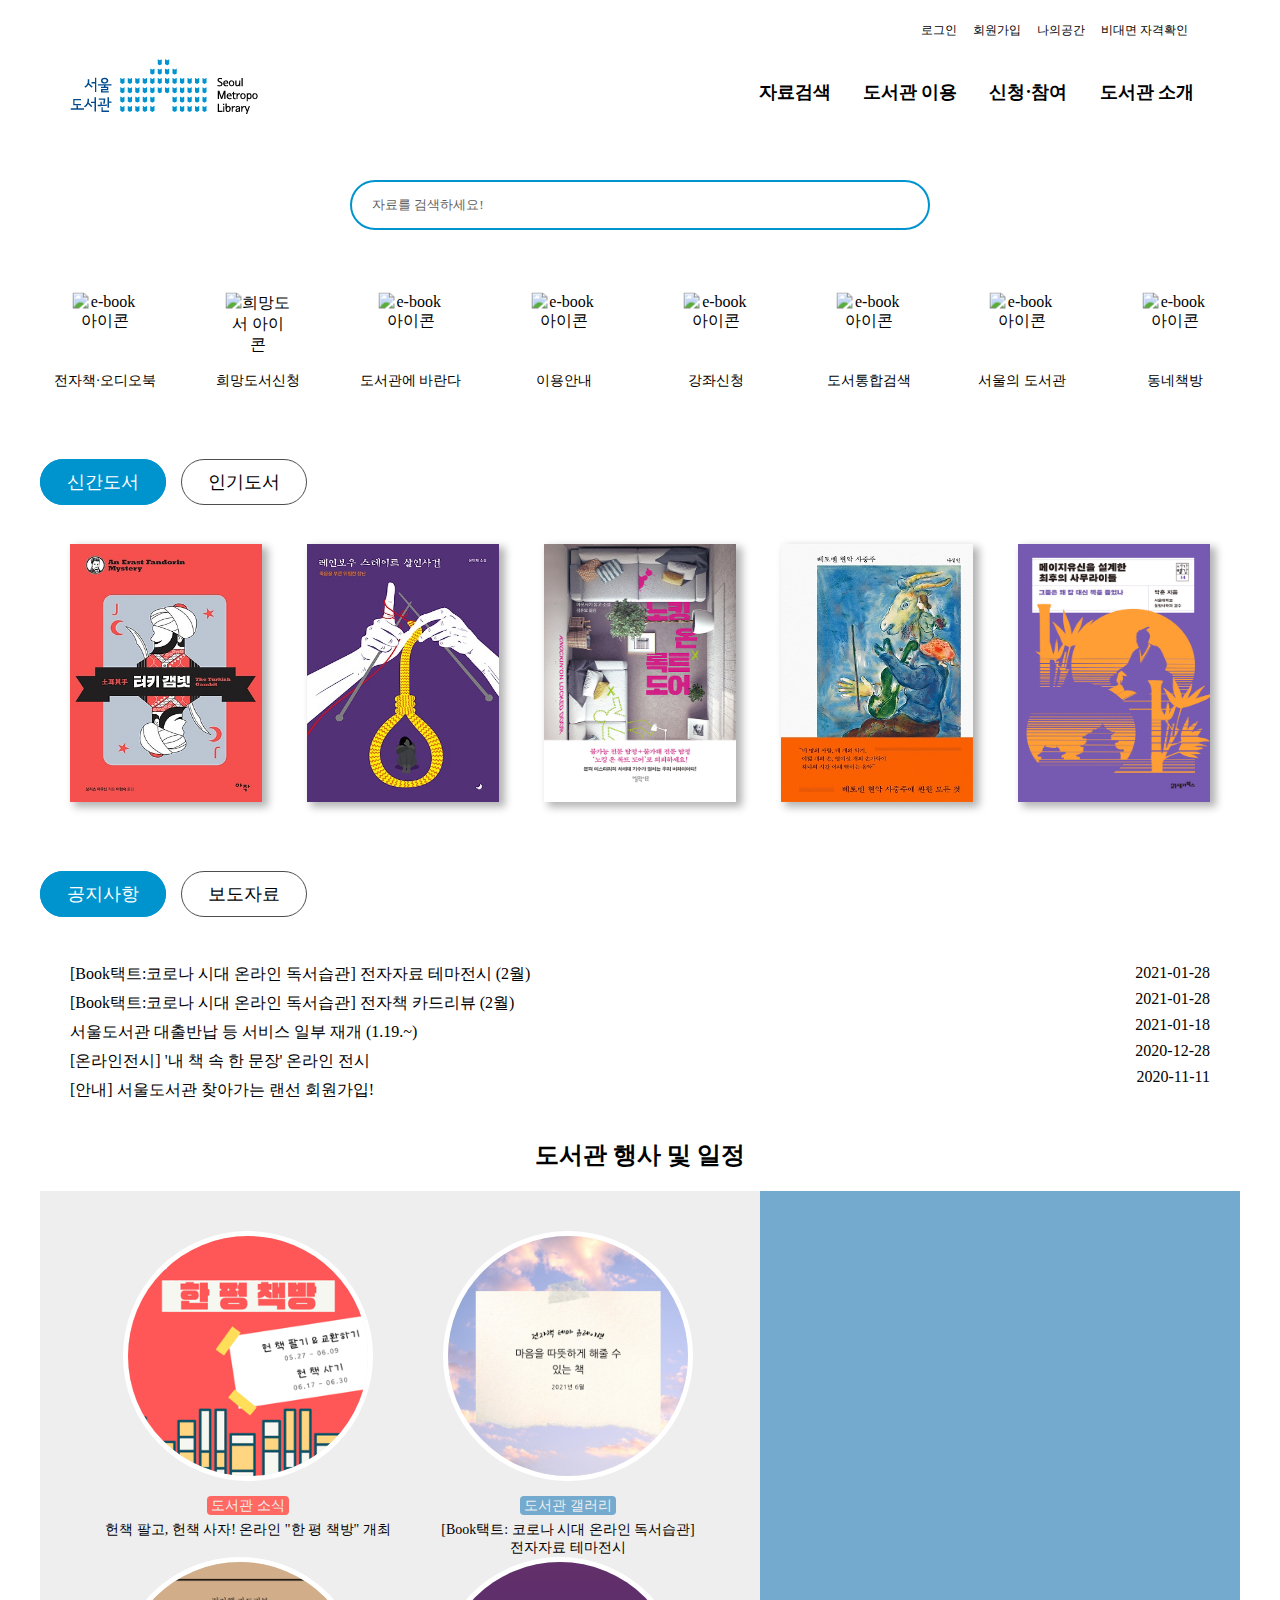
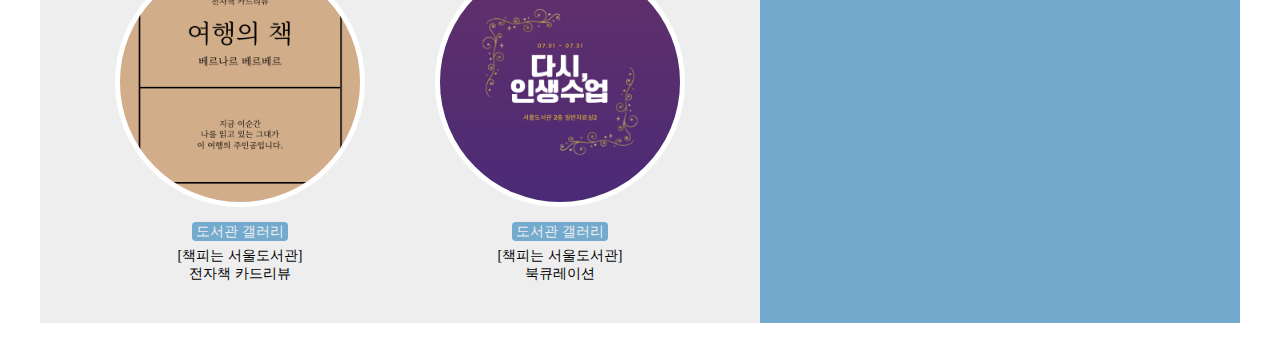
==== commit a6cca698: "HTML,CSS: Schedule left part" ====
--- a/index.html
+++ b/index.html
@@ -35,7 +35,7 @@
           </h1>
           <ul class="clearfix navbar__menu">
             <li class="navbar__menu-item">
-              <h2><a href=#">자료검색</a></h2>
+              <h2><a href="#">자료검색</a></h2>
               <ul class="navbar__depth-wrap depth01">
                 <div class="navbar__depth">
                   <li class="navbar__depth-title">소장자료</li>
@@ -68,8 +68,8 @@
             </li>
             <li class="navbar__menu-item">
               <a href="">
-								<h2><a href="#">도서관 이용</a></h2>
-							</a>
+                <h2><a href="#">도서관 이용</a></h2>
+              </a>
               <ul class="navbar__depth-wrap depth02">
                 <div class="navbar__depth">
                   <li class="navbar__depth-title">이용안내</li>
@@ -127,7 +127,7 @@
               </ul>
             </li>
             <li class="navbar__menu-item">
-              <h2><a href=#">도서관 소개</a></h2>
+              <h2><a href="#">도서관 소개</a></h2>
               <ul class="navbar__depth-wrap depth04">
                 <div class="navbar__depth">
                   <li class="navbar__depth-title">도서관 소개</li>
@@ -482,15 +482,66 @@
       </div>
     </section>
 
-    <!-- library service
-		<section class="service__calender">
-			<div class="calendar">
-				<div class="claendar__header">
-					<span class="month-picker">
-						
-					</span>
-				</div>
-			</div>	
-		</section> -->
+    <!-- library schedule -->
+    <section class="schedule">
+      <div class="schedule__container">
+        <h2>도서관 행사 및 일정</h2>
+        <div class="scheduleset">
+          <div class="schedule__left">
+            <ul class="schedule__left-event">
+              <li>
+                <img src="imgs/event/eventImg01.png" />
+                <a href="#">
+                  <span class="textbox">
+                    <span class="red">도서관 소식</span>
+                    <p>헌책 팔고, 헌책 사자! 온라인 "한 평 책방" 개최</p>
+                  </span>
+                </a>
+              </li>
+              <li>
+								<img src="imgs/event/eventImg02.png" />
+                <a href="#">
+                  <span class="textbox">
+										<span class="blue">도서관 갤러리</span>
+										<p>&#91;Book택트: 코로나 시대 온라인 독서습관&#93; 
+										<br>전자자료 테마전시</p>
+                  </span>
+                </a>
+							</li>
+            </ul>
+						<ul class="schedule__left-event">
+              <li>
+                <img src="imgs/event/eventImg03.png" />
+                <a href="#">
+                  <span class="textbox">
+                    <span class="blue">도서관 갤러리</span>
+                    <p>&#91;책피는 서울도서관&#93;
+											<br />전자책 카드리뷰
+										</p>
+                  </span>
+                </a>
+              </li>
+              <li>
+								<img src="imgs/event/eventImg04.png" />
+                <a href="#">
+                  <span class="textbox">
+										<span class="blue">도서관 갤러리</span>
+										<p>&#91;책피는 서울도서관&#93;
+										<br />북큐레이션</p>
+                  </span>
+                </a>
+							</li>
+            </ul>
+						<button class="event__prev">
+							<i class="fas fa-angle-left"></i>
+						</button>
+						<button class="event__next">
+							<i class="fas fa-angle-right"></i>
+						</button>
+          </div>
+          <div class="schedule__right"></div>
+        </div>
+      </div>
+    </section>
   </body>
 </html>
--- a/style.css
+++ b/style.css
@@ -16,6 +16,7 @@
   --color-light-grey: #7c7979;
   --color-grey: #616161;
   --color-dark-grey: #4d4d4d;
+	--color-red: #ff6863;
   --color-blue: #73aace;
   --color-yellow: #fff7d1;
   --color-orange: #feb546;
@@ -62,6 +63,7 @@
 p,
 a,
 li,
+h2,
 span,
 input {
   font-family: 'NanumSquareRound';
@@ -99,11 +101,11 @@
 
 .header__top-menu li a {
   font-size: var(--font-micro);
-	padding: 0px 8px;
+  padding: 0px 8px;
 }
 
 .header__top-menu li a:hover {
-	color: var(--color-main);
+  color: var(--color-main);
 }
 
 /* nav */
@@ -130,7 +132,7 @@
   height: 24px;
   line-height: 24px;
   font-size: var(--font-regular);
-	cursor: pointer;
+  cursor: pointer;
 }
 
 /* two depth menu */
@@ -142,7 +144,7 @@
   left: 0;
   right: 0;
   display: none;
-  background: linear-gradient(transparent, rgba(255,255,255,0.95) 10%)
+  background: linear-gradient(transparent, rgba(255, 255, 255, 0.95) 10%);
 }
 
 .navbar__menu > li:hover ul {
@@ -153,16 +155,16 @@
 .navbar__depth li a {
   padding: 8px 0;
   text-align: center;
-	font-size: var(--font-small);
+  font-size: var(--font-small);
 }
 
 .navbar__depth a:hover {
-	color: var(--color-main);
+  color: var(--color-main);
 }
 
 .navbar__depth .navbar__depth-title {
   font-weight: var(--weight-semi-bold);
-	font-size: var(--font-regular);
+  font-size: var(--font-regular);
 }
 
 /* Main slide */
@@ -416,3 +418,83 @@
 .notice-news__panel li:hover a {
   color: var(--color-main);
 }
+
+/* library schedule */
+.schedule {
+	text-align: center;
+}
+
+.scheduleset {
+	display: flex;
+	margin: 20px 0;
+}
+
+.schedule__left {
+	flex-basis: 60%;
+	padding: 40px;
+	background-color: var(--color-light-white);
+	position: relative;
+}
+
+.schedule__left-event {
+	display: flex;
+	justify-content: space-around
+}
+
+.schedule__left-event img {
+	width: 250px;
+	height: 250px;
+	border-radius: 50%;
+	border: 5px solid var(--color-white);
+}
+
+.schedule__left-event .textbox {
+	display: block;
+	font-size: var(--font-small);
+	margin-top: 12px;
+}
+
+.textbox p {
+	margin-top: 6px;
+}
+
+.textbox span {
+	padding: 2px 4px;
+	border-radius: 4px;
+	color: var(--color-light-white);
+}
+
+.textbox .red {
+	background-color: var(--color-red)
+}
+
+.textbox .blue {
+	background-color: var(--color-blue);
+}
+
+.schedule__right {
+	flex-basis: 40%;
+	background-color: var(--color-blue);
+}
+
+.schedule__left button {
+	position: absolute;
+	top: 50%;
+	transform: translateY(-50%);
+	font-size: var(--font-large);
+	color: var(--color-main);
+	transition: color 100ms;
+}
+
+.event__prev {
+	left: 16px;
+}
+
+.event__next {
+	right: 16px;
+}
+
+.event__prev:hover,
+.event__next:hover {
+	color: var(--color-accent);
+}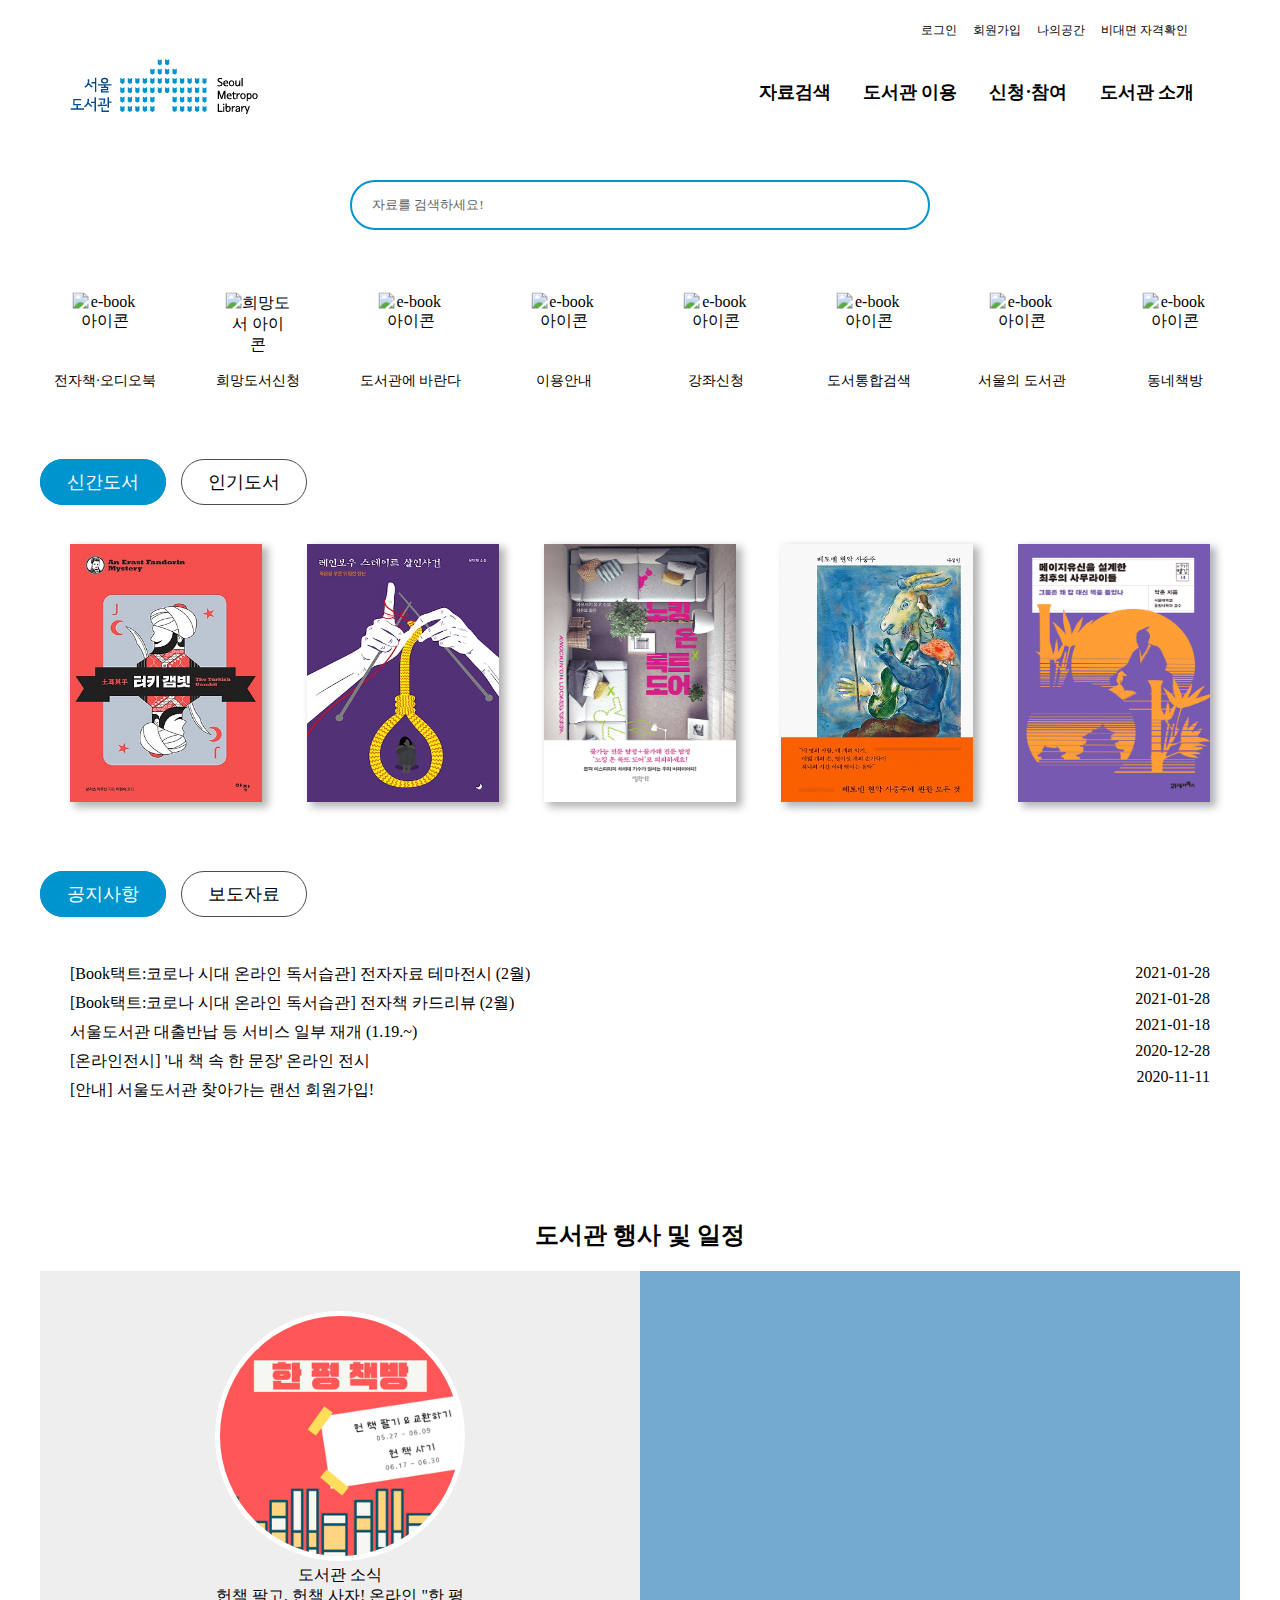
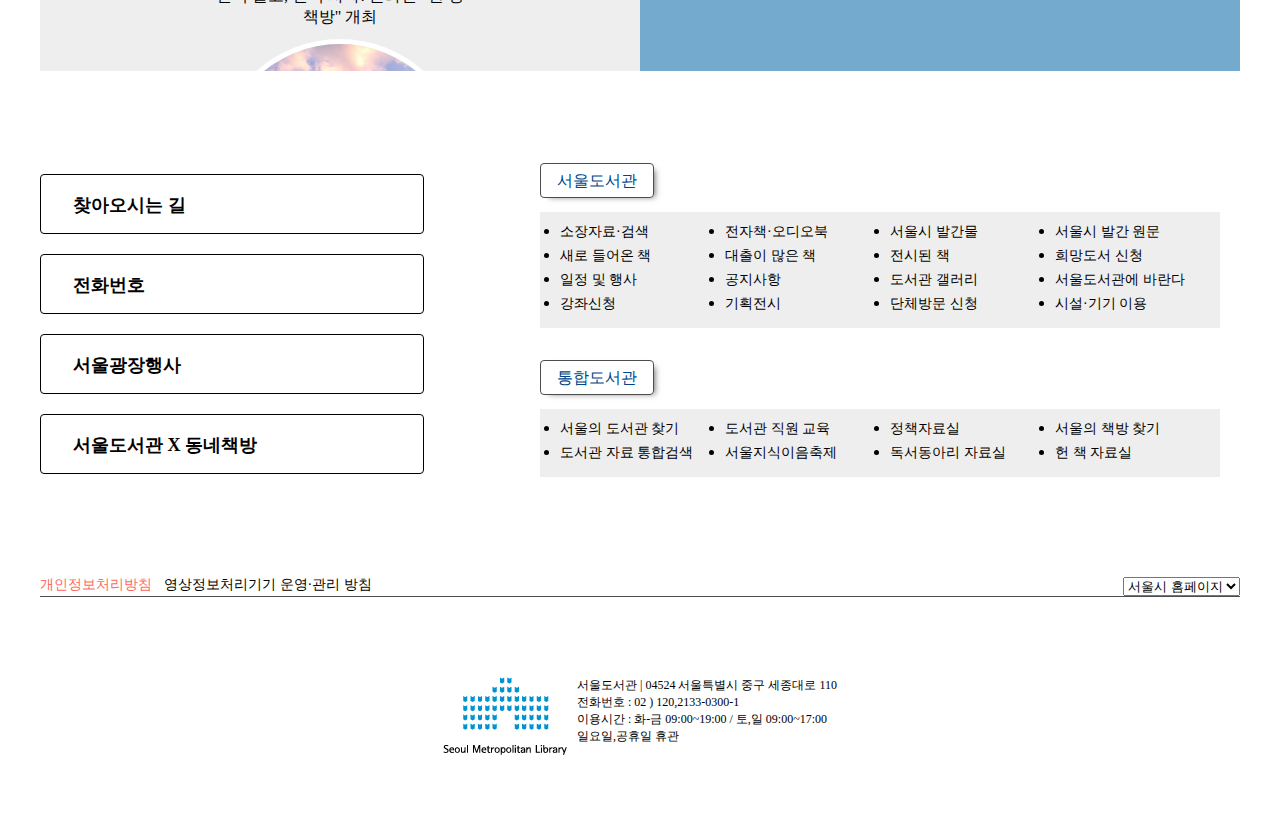
==== commit deab52f6: "HTML, CSS: Footer" ====
--- a/index.html
+++ b/index.html
@@ -508,9 +508,7 @@
                   </span>
                 </a>
 							</li>
-            </ul>
-						<ul class="schedule__left-event">
-              <li>
+							<li>
                 <img src="imgs/event/eventImg03.png" />
                 <a href="#">
                   <span class="textbox">
@@ -543,5 +541,83 @@
         </div>
       </div>
     </section>
+
+		<!-- AllMenu -->
+		<section class="all-menu">
+			<div class="all-menu__left">
+				<ul>
+					<li><a href="#">찾아오시는 길</a></li>
+					<li><a href="#">전화번호</a></li>
+					<li><a href="#">서울광장행사</a></li>
+					<li><a href="#">서울도서관 X 동네책방</a></li>
+				</ul>
+			</div>
+			<div class="all-menu__right">
+				<div class="menu__right-wrap">
+					<span>서울도서관</span>
+					<ul class="menu__right-con clearfix">
+						<li><a href="#">소장자료·검색</a></li>
+						<li><a href="#">전자책·오디오북</a></li>
+						<li><a href="#">서울시 발간물</a></li>
+						<li><a href="#">서울시 발간 원문</a></li>
+						<li><a href="#">새로 들어온 책</a></li>
+						<li><a href="#">대출이 많은 책</a></li>
+						<li><a href="#">전시된 책</a></li>
+						<li><a href="#">희망도서 신청</a></li>
+						<li><a href="#">일정 및 행사</a></li>
+						<li><a href="#">공지사항</a></li>
+						<li><a href="#">도서관 갤러리</a></li>
+						<li><a href="#">서울도서관에 바란다</a></li>
+						<li><a href="#">강좌신청</a></li>
+						<li><a href="#">기획전시</a></li>
+						<li><a href="#">단체방문 신청</a></li>
+						<li><a href="#">시설·기기 이용</a></li>
+					</ul>
+				</div>
+				<div class="menu__right-wrap">
+					<span>통합도서관</span>
+					<ul class="menu__right-con clearfix">
+						<li><a href="#">서울의 도서관 찾기</a></li>
+						<li><a href="#">도서관 직원 교육</a></li>
+						<li><a href="#">정책자료실</a></li>
+						<li><a href="#">서울의 책방 찾기</a></li>
+						<li><a href="#">도서관 자료 통합검색</a></li>
+						<li><a href="#">서울지식이음축제</a></li>
+						<li><a href="#">독서동아리 자료실</a></li>
+						<li><a href="#">헌 책 자료실</a></li>
+					</ul>
+				</div>
+			</div>
+		</section>
+		<footer>
+			<div class="footer__box1">
+				<ul class="footer__box1-left">
+					<li><a href="#" class="red">개인정보처리방침</a></li>
+					<li><a href="#">영상정보처리기기 운영·관리 방침</a></li>
+			</ul>
+			<ul class="footer__box1-right">
+				<li><a href="#"><i class="fab fa-facebook-square"></i></a></li>
+				<li><a href="#"><i class="fab fa-youtube-square"></i></a></li>
+				<li>
+						<form action="page">
+								<select name="page" id="page">
+										<option>서울시 홈페이지</option>
+										<option>국립중앙도서관</option>
+										<option>서울시 e-book</option>
+								</select>
+						</form>
+				</li>
+		</ul>
+			</div>
+			<div class="footer__box2">
+				<img src="imgs/footerlogo.png" alt="">
+				<div class="footer__box2-text">
+						<p>서울도서관 | 04524 서울특별시 중구 세종대로 110
+						<br>전화번호 : 02 &#41; 120,2133-0300-1
+						<br>이용시간 : 화-금 09:00~19:00 / 토,일 09:00~17:00
+						<br>일요일,공휴일 휴관</p>
+				</div>
+		</div>
+		</footer>
   </body>
 </html>
--- a/style.css
+++ b/style.css
@@ -421,6 +421,7 @@
 
 /* library schedule */
 .schedule {
+	margin-top: 80px;
 	text-align: center;
 }
 
@@ -430,15 +431,27 @@
 }
 
 .schedule__left {
-	flex-basis: 60%;
+	position: relative;
+	width: 100%;
+	height: 400px;
+	flex-basis: 50%;
 	padding: 40px;
 	background-color: var(--color-light-white);
-	position: relative;
+
+	overflow: hidden;
 }
 
 .schedule__left-event {
-	display: flex;
-	justify-content: space-around
+	width: 250px;
+	height: 328px;
+	/* overflow: hidden; */
+	margin: auto;
+}
+
+.schedule__left-event li {
+	width: 250px;
+	height: 328px;
+	float: left;
 }
 
 .schedule__left-event img {
@@ -448,32 +461,8 @@
 	border: 5px solid var(--color-white);
 }
 
-.schedule__left-event .textbox {
-	display: block;
-	font-size: var(--font-small);
-	margin-top: 12px;
-}
-
-.textbox p {
-	margin-top: 6px;
-}
-
-.textbox span {
-	padding: 2px 4px;
-	border-radius: 4px;
-	color: var(--color-light-white);
-}
-
-.textbox .red {
-	background-color: var(--color-red)
-}
-
-.textbox .blue {
-	background-color: var(--color-blue);
-}
-
 .schedule__right {
-	flex-basis: 40%;
+	flex-basis: 50%;
 	background-color: var(--color-blue);
 }
 
@@ -487,14 +476,175 @@
 }
 
 .event__prev {
-	left: 16px;
+	left: 32px;
 }
 
 .event__next {
-	right: 16px;
+	right: 32px;
 }
 
 .event__prev:hover,
 .event__next:hover {
 	color: var(--color-accent);
+} 
+/* 
+.schedule__left-event .textbox {
+	display: block;
+	font-size: var(--font-small);
+	margin-top: 12px;
+}
+
+.textbox p {
+	margin-top: 6px;
+}
+
+.textbox span {
+	padding: 2px 4px;
+	border-radius: 4px;
+	color: var(--color-light-white);
+}
+
+.textbox .red {
+	background-color: var(--color-red)
+}
+
+.textbox .blue {
+	background-color: var(--color-blue);
+}
+
+
+
+*/
+
+/* All menu */
+.all-menu {
+	margin-top: 80px;
+	display: flex;
+	align-items: center;
+}
+
+.all-menu__left {
+	flex-basis: 40%;
+	margin-top: 20px;
+}
+
+.all-menu__left li {
+	width: 80%;
+	height: 60px;
+	line-height: 60px;
+	margin-bottom: 20px;
+	border: 1px solid var(--color-black);
+	border-radius: 4px;
+	cursor: pointer;
+}
+
+.all-menu__left li a {
+	padding: 0 32px;
+	font-size: var(--font-regular);
+	font-weight: var(--weight-semi-bold);
+}
+
+.all-menu__right {
+	flex-basis: 60%;
+}
+
+.menu__right-wrap {
+	padding: 20px;
+	height: 50%;
+}
+
+.menu__right-wrap span {
+	padding: 8px 16px;
+	border: 1px solid var(--color-dark-grey);
+	border-radius: 4px;
+	color: var(--color-accent);
+	box-shadow: 5px 3px 6px -4px rgba(0,0,0,0.56)
+}
+
+.menu__right-con {
+	margin-top: 20px;
+	background-color: var(--color-light-white);
+	padding: 10px 20px;
+}
+
+.menu__right-con li {
+	float: left;
+	margin-left: 20px;
+	width: 145px;
+	list-style-type: disc;
+	margin-bottom: 5px;
+}
+
+.menu__right-con li a {
+	font-size: var(--font-small);
+}
+
+.menu__right-con li:nth-child(4n+1) {
+	margin-left: 0;
+}
+
+.claerfix {
+	content: ""; display: block; clear: both;
+}
+
+/* footer */
+footer {
+	max-width: 1200px;
+	margin: auto;
+	margin-top: 80px;
+}
+
+.footer__box1 {
+	display: flex;
+	justify-content: space-between;
+	border-bottom: 1px solid var(--color-dark-grey);
+}
+
+.footer__box1-left {
+	display: flex;
+}
+
+.footer__box1-left li {
+	height: 15px;
+	line-height: 15px;
+	margin-right: 12px;
+	font-size: var(--font-small);
+}
+
+.footer__box1-left li .red {
+	color: var(--color-red);
+}
+
+.footer__box1-right {
+	display: flex;
+}
+
+.footer__box1-right li {
+	margin-left: 12px;
+}
+
+.footer__box1-right li a{
+	font-size: 20px;
+}
+
+.footer__box1-right .fa-facebook-square {
+	color: blue
+}
+
+.footer__box1-right .fa-youtube-square {
+	color: red;
+}
+
+.footer__box2 {
+	margin: 80px 0;
+	display: flex;
+	justify-content: center;
+}
+
+.footer__box2 img {
+	margin-right: 10px;
+}
+
+.footer__box2-text {
+	font-size: var(--font-micro);
 }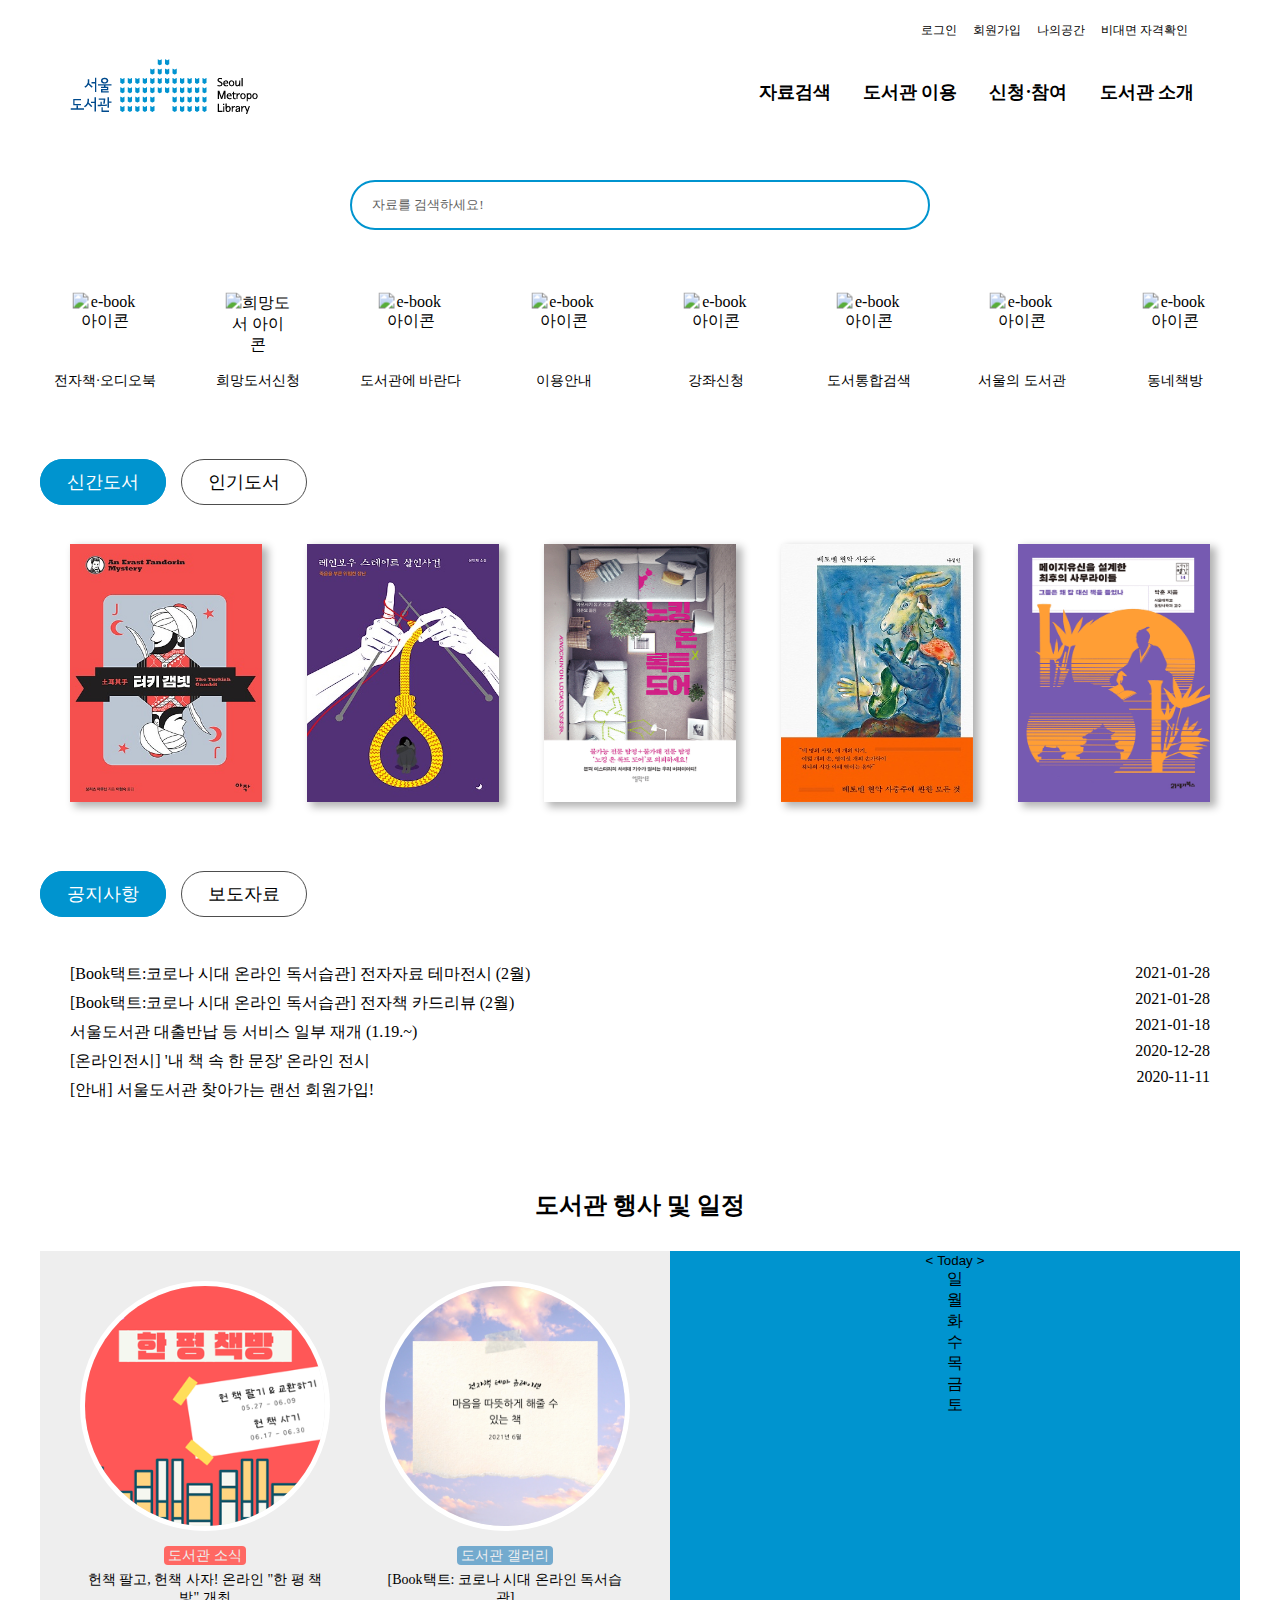
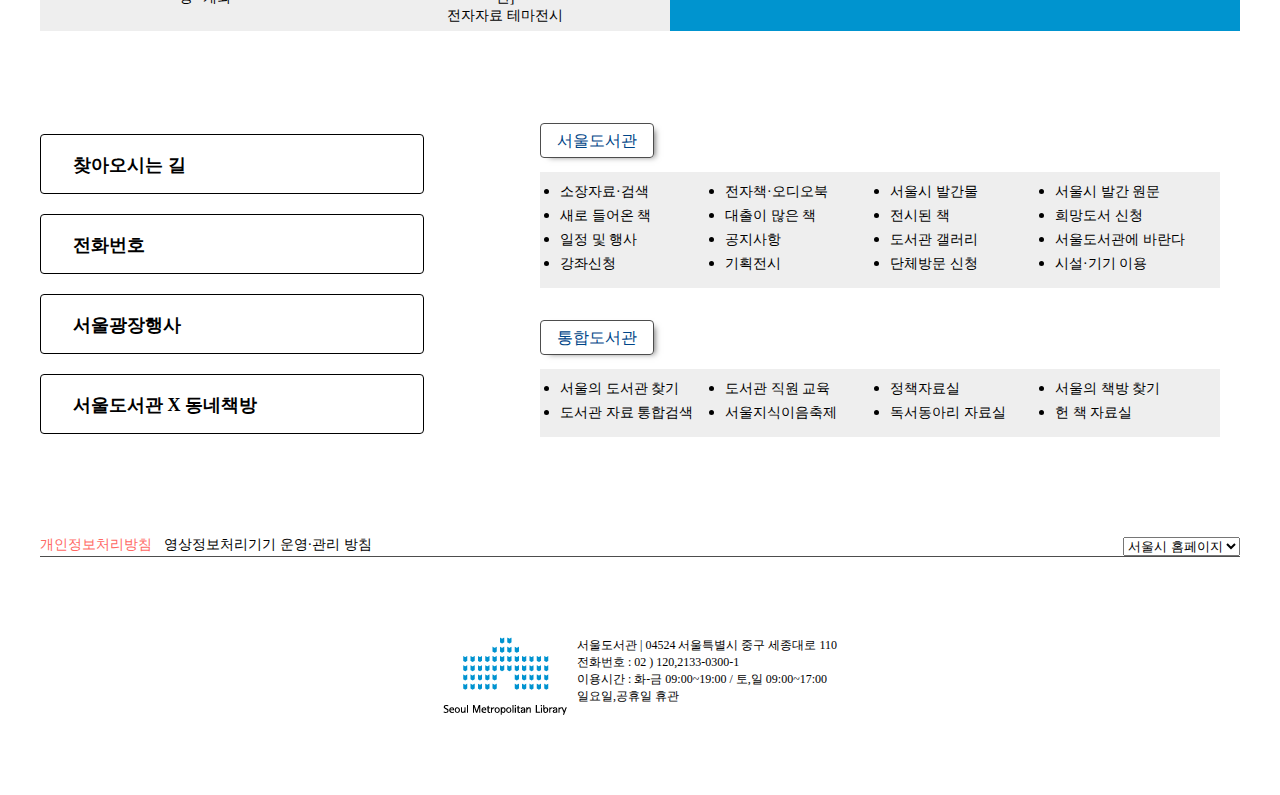
==== commit d27180b6: "HTML: Calendar" ====
--- a/index.html
+++ b/index.html
@@ -55,7 +55,9 @@
                 <div class="navbar__depth">
                   <li class="navbar__depth-title">책! 책! 책!</li>
                   <li><a href="#">새로 들어온 책</a></li>
-                  <li class="go"><a href="#">대출이 많은 책</a></li>
+                  <li class="go">
+                    <a href="subpage/sub01.html">대출이 많은 책</a>
+                  </li>
                   <li><a href="#">전시된 책</a></li>
                 </div>
                 <div class="navbar__depth">
@@ -119,7 +121,9 @@
                 <div class="navbar__depth">
                   <li class="navbar__depth-title">참여</li>
                   <li><a href="#">서울도서관에 바란다</a></li>
-                  <li class="go"><a href="#">자주 물어보는 질문</a></li>
+                  <li class="go">
+                    <a href="subpage/sub03.html">자주 물어보는 질문</a>
+                  </li>
                   <li><a href="#">서울에게 물어보세요</a></li>
                   <li><a href="#">자료기증·납본</a></li>
                   <li><a href="#">설문조사</a></li>
@@ -140,7 +144,7 @@
                 </div>
                 <div class="navbar__depth">
                   <li class="navbar__depth-title">도서관 소식</li>
-                  <li class="go"><a href="#">공지사항</a></li>
+                  <li class="go"><a href="subpage/sub02.html">공지사항</a></li>
                   <li><a href="#">보도자료</a></li>
                   <li><a href="#">도서관 갤러리</a></li>
                   <li><a href="#">서울도서관 TV</a></li>
@@ -499,125 +503,160 @@
                 </a>
               </li>
               <li>
-								<img src="imgs/event/eventImg02.png" />
+                <img src="imgs/event/eventImg02.png" />
                 <a href="#">
                   <span class="textbox">
-										<span class="blue">도서관 갤러리</span>
-										<p>&#91;Book택트: 코로나 시대 온라인 독서습관&#93; 
-										<br>전자자료 테마전시</p>
+                    <span class="blue">도서관 갤러리</span>
+                    <p>
+                      &#91;Book택트: 코로나 시대 온라인 독서습관&#93;
+                      <br />전자자료 테마전시
+                    </p>
                   </span>
                 </a>
-							</li>
-							<li>
+              </li>
+              <li>
                 <img src="imgs/event/eventImg03.png" />
                 <a href="#">
                   <span class="textbox">
                     <span class="blue">도서관 갤러리</span>
-                    <p>&#91;책피는 서울도서관&#93;
-											<br />전자책 카드리뷰
-										</p>
+                    <p>&#91;책피는 서울도서관&#93; <br />전자책 카드리뷰</p>
                   </span>
                 </a>
               </li>
               <li>
-								<img src="imgs/event/eventImg04.png" />
+                <img src="imgs/event/eventImg04.png" />
                 <a href="#">
                   <span class="textbox">
-										<span class="blue">도서관 갤러리</span>
-										<p>&#91;책피는 서울도서관&#93;
-										<br />북큐레이션</p>
+                    <span class="blue">도서관 갤러리</span>
+                    <p>&#91;책피는 서울도서관&#93; <br />북큐레이션</p>
                   </span>
                 </a>
-							</li>
+              </li>
             </ul>
-						<button class="event__prev">
-							<i class="fas fa-angle-left"></i>
-						</button>
-						<button class="event__next">
-							<i class="fas fa-angle-right"></i>
-						</button>
+            <button class="event__prev">
+              <i class="fas fa-angle-left"></i>
+            </button>
+            <button class="event__next">
+              <i class="fas fa-angle-right"></i>
+            </button>
           </div>
-          <div class="schedule__right"></div>
+          <div class="schedule__right schedule__calendar">
+            <div class="calendar__header">
+							<div class="calendar__year-month"></div>
+              <div class="calendar__nav">
+                <button class="calendar__navbtn go-prev">&lt;</button>
+                <button class="calendar__navbtn go-today">Today</button>
+                <button class="calendar__navbtn go-next">&gt;</button>
+              </div>
+            </div>
+            <div class="calendar__con">
+              <div class="calendar__days">
+                <div class="calendar__day">일</div>
+                <div class="calendar__day">월</div>
+                <div class="calendar__day">화</div>
+                <div class="calendar__day">수</div>
+                <div class="calendar__day">목</div>
+                <div class="calendar__day">금</div>
+                <div class="calendar__day">토</div>
+              </div>
+              <div class="calendar__dates"></div>
+            </div>
+          </div>
         </div>
       </div>
     </section>
 
-		<!-- AllMenu -->
-		<section class="all-menu">
-			<div class="all-menu__left">
-				<ul>
-					<li><a href="#">찾아오시는 길</a></li>
-					<li><a href="#">전화번호</a></li>
-					<li><a href="#">서울광장행사</a></li>
-					<li><a href="#">서울도서관 X 동네책방</a></li>
-				</ul>
-			</div>
-			<div class="all-menu__right">
-				<div class="menu__right-wrap">
-					<span>서울도서관</span>
-					<ul class="menu__right-con clearfix">
-						<li><a href="#">소장자료·검색</a></li>
-						<li><a href="#">전자책·오디오북</a></li>
-						<li><a href="#">서울시 발간물</a></li>
-						<li><a href="#">서울시 발간 원문</a></li>
-						<li><a href="#">새로 들어온 책</a></li>
-						<li><a href="#">대출이 많은 책</a></li>
-						<li><a href="#">전시된 책</a></li>
-						<li><a href="#">희망도서 신청</a></li>
-						<li><a href="#">일정 및 행사</a></li>
-						<li><a href="#">공지사항</a></li>
-						<li><a href="#">도서관 갤러리</a></li>
-						<li><a href="#">서울도서관에 바란다</a></li>
-						<li><a href="#">강좌신청</a></li>
-						<li><a href="#">기획전시</a></li>
-						<li><a href="#">단체방문 신청</a></li>
-						<li><a href="#">시설·기기 이용</a></li>
-					</ul>
-				</div>
-				<div class="menu__right-wrap">
-					<span>통합도서관</span>
-					<ul class="menu__right-con clearfix">
-						<li><a href="#">서울의 도서관 찾기</a></li>
-						<li><a href="#">도서관 직원 교육</a></li>
-						<li><a href="#">정책자료실</a></li>
-						<li><a href="#">서울의 책방 찾기</a></li>
-						<li><a href="#">도서관 자료 통합검색</a></li>
-						<li><a href="#">서울지식이음축제</a></li>
-						<li><a href="#">독서동아리 자료실</a></li>
-						<li><a href="#">헌 책 자료실</a></li>
-					</ul>
-				</div>
-			</div>
-		</section>
-		<footer>
-			<div class="footer__box1">
-				<ul class="footer__box1-left">
-					<li><a href="#" class="red">개인정보처리방침</a></li>
-					<li><a href="#">영상정보처리기기 운영·관리 방침</a></li>
-			</ul>
-			<ul class="footer__box1-right">
-				<li><a href="#"><i class="fab fa-facebook-square"></i></a></li>
-				<li><a href="#"><i class="fab fa-youtube-square"></i></a></li>
-				<li>
-						<form action="page">
-								<select name="page" id="page">
-										<option>서울시 홈페이지</option>
-										<option>국립중앙도서관</option>
-										<option>서울시 e-book</option>
-								</select>
-						</form>
-				</li>
-		</ul>
-			</div>
-			<div class="footer__box2">
-				<img src="imgs/footerlogo.png" alt="">
-				<div class="footer__box2-text">
-						<p>서울도서관 | 04524 서울특별시 중구 세종대로 110
-						<br>전화번호 : 02 &#41; 120,2133-0300-1
-						<br>이용시간 : 화-금 09:00~19:00 / 토,일 09:00~17:00
-						<br>일요일,공휴일 휴관</p>
-				</div>
-		</div>
-		</footer>
+    <!-- AllMenu -->
+    <section class="all-menu">
+      <div class="all-menu__left">
+        <ul>
+          <li>
+            <a href="#"><i class="fas fa-map-marker-alt"></i> 찾아오시는 길 </a>
+          </li>
+          <li>
+            <a href="#"><i class="fas fa-phone-alt"></i> 전화번호</a>
+          </li>
+          <li>
+            <a href="#"><i class="fas fa-laugh-squint"></i> 서울광장행사</a>
+          </li>
+          <li>
+            <a href="#"><i class="fas fa-book"></i> 서울도서관 X 동네책방</a>
+          </li>
+        </ul>
+      </div>
+      <div class="all-menu__right">
+        <div class="menu__right-wrap">
+          <span>서울도서관</span>
+          <ul class="menu__right-con clearfix">
+            <li><a href="#">소장자료·검색</a></li>
+            <li><a href="#">전자책·오디오북</a></li>
+            <li><a href="#">서울시 발간물</a></li>
+            <li><a href="#">서울시 발간 원문</a></li>
+            <li><a href="#">새로 들어온 책</a></li>
+            <li><a href="#">대출이 많은 책</a></li>
+            <li><a href="#">전시된 책</a></li>
+            <li><a href="#">희망도서 신청</a></li>
+            <li><a href="#">일정 및 행사</a></li>
+            <li><a href="#">공지사항</a></li>
+            <li><a href="#">도서관 갤러리</a></li>
+            <li><a href="#">서울도서관에 바란다</a></li>
+            <li><a href="#">강좌신청</a></li>
+            <li><a href="#">기획전시</a></li>
+            <li><a href="#">단체방문 신청</a></li>
+            <li><a href="#">시설·기기 이용</a></li>
+          </ul>
+        </div>
+        <div class="menu__right-wrap">
+          <span>통합도서관</span>
+          <ul class="menu__right-con clearfix">
+            <li><a href="#">서울의 도서관 찾기</a></li>
+            <li><a href="#">도서관 직원 교육</a></li>
+            <li><a href="#">정책자료실</a></li>
+            <li><a href="#">서울의 책방 찾기</a></li>
+            <li><a href="#">도서관 자료 통합검색</a></li>
+            <li><a href="#">서울지식이음축제</a></li>
+            <li><a href="#">독서동아리 자료실</a></li>
+            <li><a href="#">헌 책 자료실</a></li>
+          </ul>
+        </div>
+      </div>
+    </section>
+
+    <!-- footer -->
+    <footer>
+      <div class="footer__box1">
+        <ul class="footer__box1-left">
+          <li><a href="#" class="red">개인정보처리방침</a></li>
+          <li><a href="#">영상정보처리기기 운영·관리 방침</a></li>
+        </ul>
+        <ul class="footer__box1-right">
+          <li>
+            <a href="#"><i class="fab fa-facebook-square"></i></a>
+          </li>
+          <li>
+            <a href="#"><i class="fab fa-youtube"></i></a>
+          </li>
+          <li>
+            <form action="page">
+              <select name="page" id="page">
+                <option>서울시 홈페이지</option>
+                <option>국립중앙도서관</option>
+                <option>서울시 e-book</option>
+              </select>
+            </form>
+          </li>
+        </ul>
+      </div>
+      <div class="footer__box2">
+        <img src="imgs/footerlogo.png" alt="" />
+        <div class="footer__box2-text">
+          <p>
+            서울도서관 | 04524 서울특별시 중구 세종대로 110 <br />전화번호 : 02
+            &#41; 120,2133-0300-1 <br />이용시간 : 화-금 09:00~19:00 / 토,일
+            09:00~17:00 <br />일요일,공휴일 휴관
+          </p>
+        </div>
+      </div>
+    </footer>
   </body>
 </html>
--- a/style.css
+++ b/style.css
@@ -167,6 +167,10 @@
   font-size: var(--font-regular);
 }
 
+.navbar__depth li.go a {
+	color: var(--color-main);
+}
+
 /* Main slide */
 .main__slide {
   position: relative;
@@ -421,37 +425,41 @@
 
 /* library schedule */
 .schedule {
-	margin-top: 80px;
+	margin-top: 50px;
 	text-align: center;
 }
 
 .scheduleset {
-	display: flex;
-	margin: 20px 0;
+	margin-top: 30px;
 }
 
 .schedule__left {
 	position: relative;
-	width: 100%;
-	height: 400px;
-	flex-basis: 50%;
-	padding: 40px;
 	background-color: var(--color-light-white);
-
+	padding: 20px 0;
+	width: 630px;
+	height: 380px;
 	overflow: hidden;
+	float: left;
 }
 
 .schedule__left-event {
-	width: 250px;
-	height: 328px;
-	/* overflow: hidden; */
-	margin: auto;
+	position: absolute;
+	left: 0;
+	top: 0;
 }
 
 .schedule__left-event li {
 	width: 250px;
-	height: 328px;
+	height: 360px;
 	float: left;
+	position: relative;
+	top: 30px;
+	left: 40px;
+}
+
+.schedule__left-event li:not(:last-child) {
+	margin-right: 50px;
 }
 
 .schedule__left-event img {
@@ -459,11 +467,6 @@
 	height: 250px;
 	border-radius: 50%;
 	border: 5px solid var(--color-white);
-}
-
-.schedule__right {
-	flex-basis: 50%;
-	background-color: var(--color-blue);
 }
 
 .schedule__left button {
@@ -476,18 +479,18 @@
 }
 
 .event__prev {
-	left: 32px;
+	left: 12px;
 }
 
 .event__next {
-	right: 32px;
+	right: 12px;
 }
 
 .event__prev:hover,
 .event__next:hover {
 	color: var(--color-accent);
-} 
-/* 
+}
+
 .schedule__left-event .textbox {
 	display: block;
 	font-size: var(--font-small);
@@ -505,16 +508,21 @@
 }
 
 .textbox .red {
-	background-color: var(--color-red)
+	background-color: var(--color-red);
 }
 
 .textbox .blue {
 	background-color: var(--color-blue);
 }
 
-
-
-*/
+.schedule__left-event.animated {
+	transition: 0.5s ease-out;
+}
+
+.schedule__right {
+	height: 380px;
+	background-color: var(--color-main);
+}
 
 /* All menu */
 .all-menu {
@@ -544,6 +552,10 @@
 	font-weight: var(--weight-semi-bold);
 }
 
+.all-menu__left li a i {
+	color: var(--color-main);
+}
+
 .all-menu__right {
 	flex-basis: 60%;
 }
@@ -631,7 +643,7 @@
 	color: blue
 }
 
-.footer__box1-right .fa-youtube-square {
+.footer__box1-right .fa-youtube {
 	color: red;
 }
 
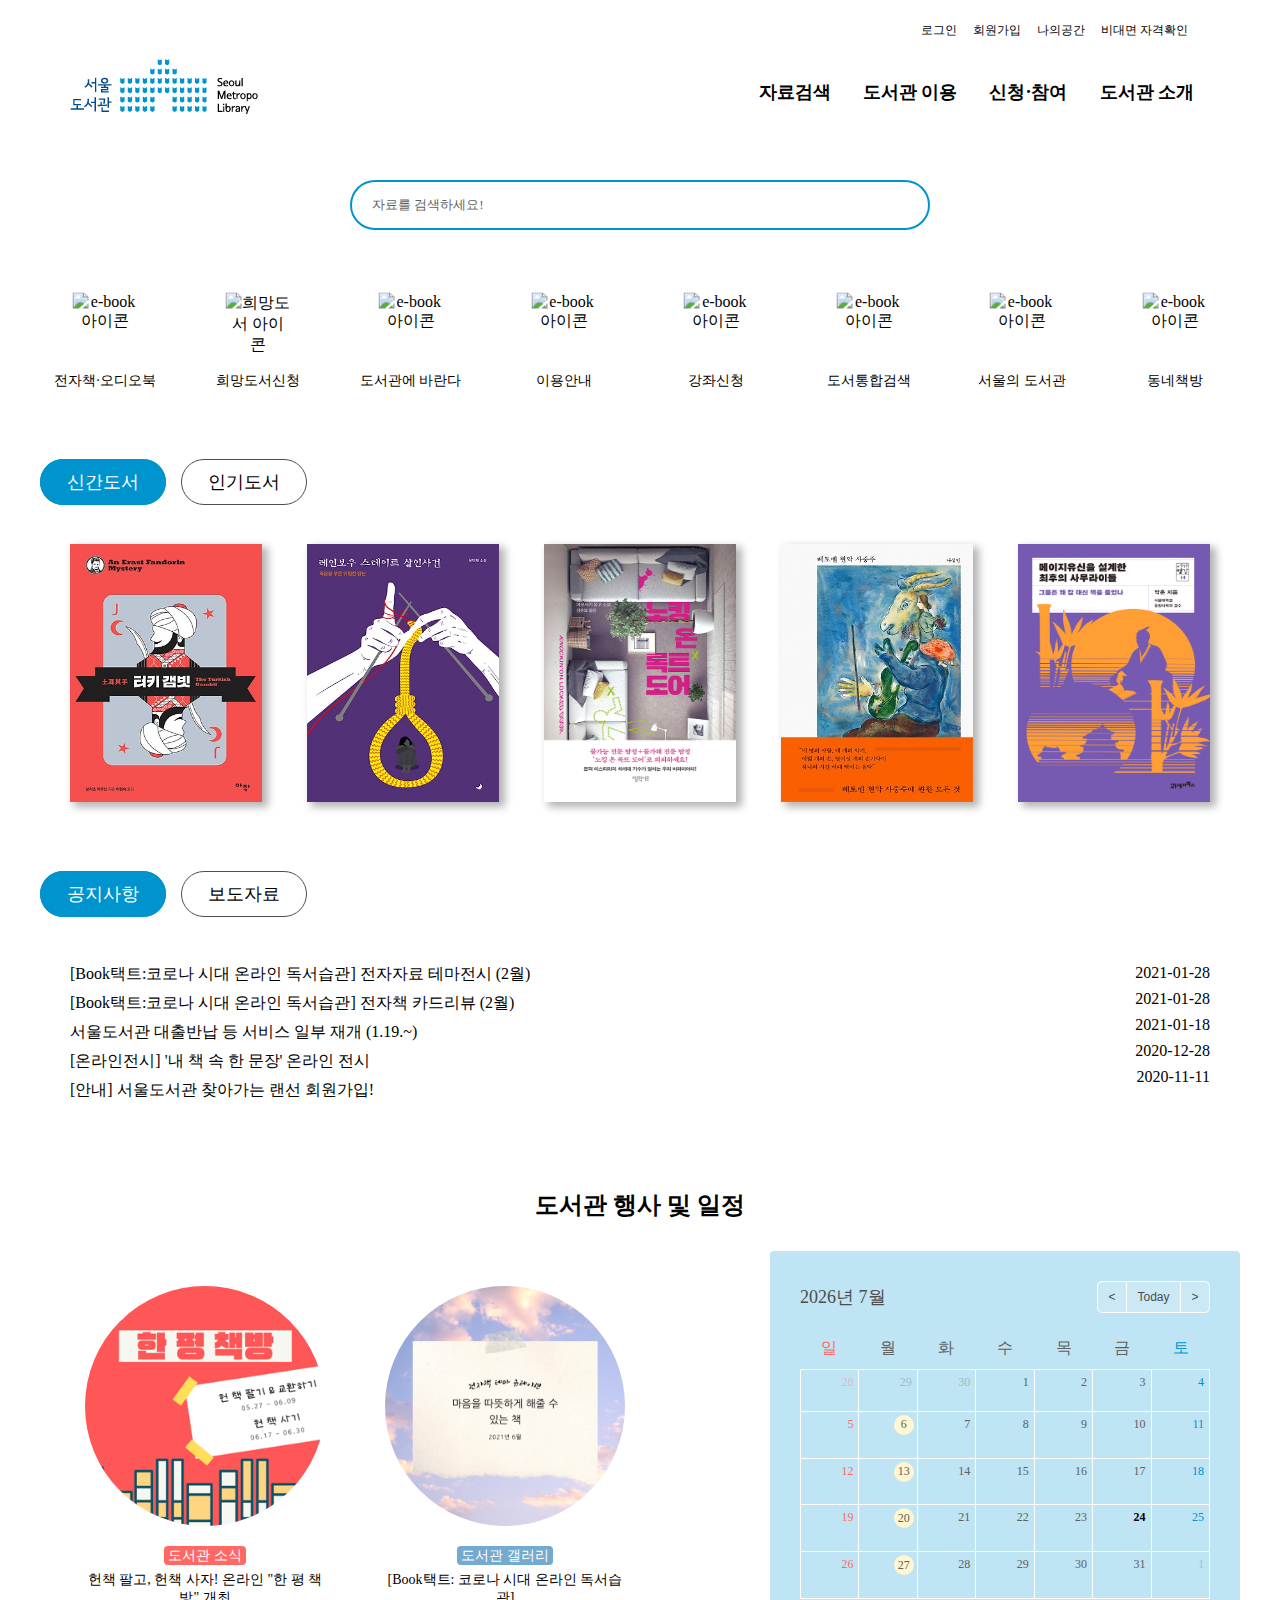
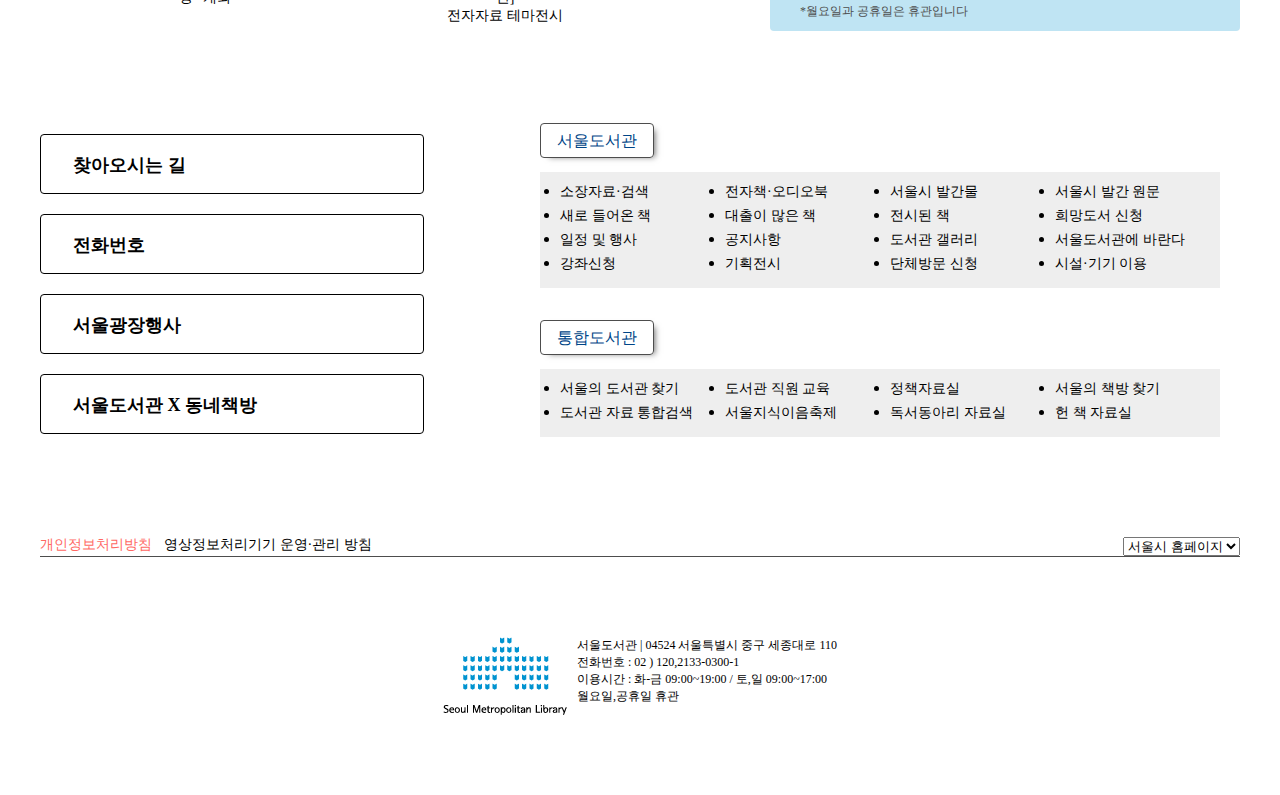
==== commit 17a9a7e2: "CSS, JS: Calendar" ====
--- a/index.html
+++ b/index.html
@@ -560,6 +560,9 @@
                 <div class="calendar__day">토</div>
               </div>
               <div class="calendar__dates"></div>
+							<p class="captiontext">
+								*월요일과 공휴일은 휴관입니다
+							</p>
             </div>
           </div>
         </div>
@@ -653,7 +656,7 @@
           <p>
             서울도서관 | 04524 서울특별시 중구 세종대로 110 <br />전화번호 : 02
             &#41; 120,2133-0300-1 <br />이용시간 : 화-금 09:00~19:00 / 토,일
-            09:00~17:00 <br />일요일,공휴일 휴관
+            09:00~17:00 <br />월요일,공휴일 휴관
           </p>
         </div>
       </div>
--- a/style.css
+++ b/style.css
@@ -65,7 +65,8 @@
 li,
 h2,
 span,
-input {
+input,
+div {
   font-family: 'NanumSquareRound';
 }
 
@@ -431,16 +432,16 @@
 
 .scheduleset {
 	margin-top: 30px;
+	display: flex;
+	justify-content: space-between;
 }
 
 .schedule__left {
 	position: relative;
-	background-color: var(--color-light-white);
 	padding: 20px 0;
 	width: 630px;
 	height: 380px;
 	overflow: hidden;
-	float: left;
 }
 
 .schedule__left-event {
@@ -479,11 +480,11 @@
 }
 
 .event__prev {
-	left: 12px;
+	left: 4px;
 }
 
 .event__next {
-	right: 12px;
+	right: 4px;
 }
 
 .event__prev:hover,
@@ -504,7 +505,7 @@
 .textbox span {
 	padding: 2px 4px;
 	border-radius: 4px;
-	color: var(--color-light-white);
+	color: var(--color-white);
 }
 
 .textbox .red {
@@ -520,8 +521,106 @@
 }
 
 .schedule__right {
+	width: 470px;
 	height: 380px;
-	background-color: var(--color-main);
+	padding: 30px;
+	background-color: #0094cf40;
+	border-radius: 4px;
+}
+
+.calendar__header {
+	display: flex;
+	justify-content: space-between;
+	align-items: center;
+}
+
+.calendar__year-month {
+	font-size: var(--font-regular);
+	color: var(--color-dark-grey);
+}
+
+.calendar__nav {
+	display: flex;
+	border: 1px solid var(--color-white);
+	border-radius: 5px;
+}
+
+.calendar__navbtn {
+	width: 28px;
+	height: 30px;
+	font-size: var(--font-micro);
+	background-color: #ffffff30;
+	color: var(--color-dark-grey);
+}
+
+.go-today {
+	width: 55px;
+	border-left: 1px solid var(--color-white);
+	border-right: 1px solid var(--color-white);
+}
+
+.calendar__days {
+	display: flex;
+	margin: 25px 0 10px 0;
+}
+
+.calendar__day {
+	width: calc(100% / 7);
+	text-align: center;
+	color: var(--color-grey);
+}
+
+.calendar__dates {
+	display: flex;
+	flex-flow: row wrap;
+	height: 230px;
+	border-top: 1px solid  var(--color-white);
+	border-right: 1px solid  var(--color-white);
+}
+
+.calendar__date {
+	width: calc(100% / 7);
+	font-size: var(--font-micro);
+	padding: 5px;
+	text-align: right;
+	border-left: 1px solid  var(--color-white);
+	border-bottom: 1px solid  var(--color-white);
+	color: var(--color-grey);
+}
+
+.calendar__day:nth-child(7n + 1),
+.calendar__date:nth-child(7n + 1) {
+	color: var(--color-red);
+}
+
+.calendar__day:nth-child(7n),
+.calendar__date:nth-child(7n) {
+	color: var(--color-main);
+}
+
+.calendar__date:nth-child(7n+2) .this {
+	display: flex;
+	justify-content:center;
+	align-items: center;
+	background-color: var(--color-yellow);
+	width: 20px;
+	height: 20px;
+	border-radius: 50%;
+	float: right;
+	position: relative;
+	bottom: 2px;
+	left: 2px;
+}
+
+.captiontext {
+	font-size: var(--font-micro);
+	margin: 4px 0;
+	text-align: left;
+	color: var(--color-dark-grey);
+}
+
+.other {
+	opacity: 0.3;
 }
 
 /* All menu */
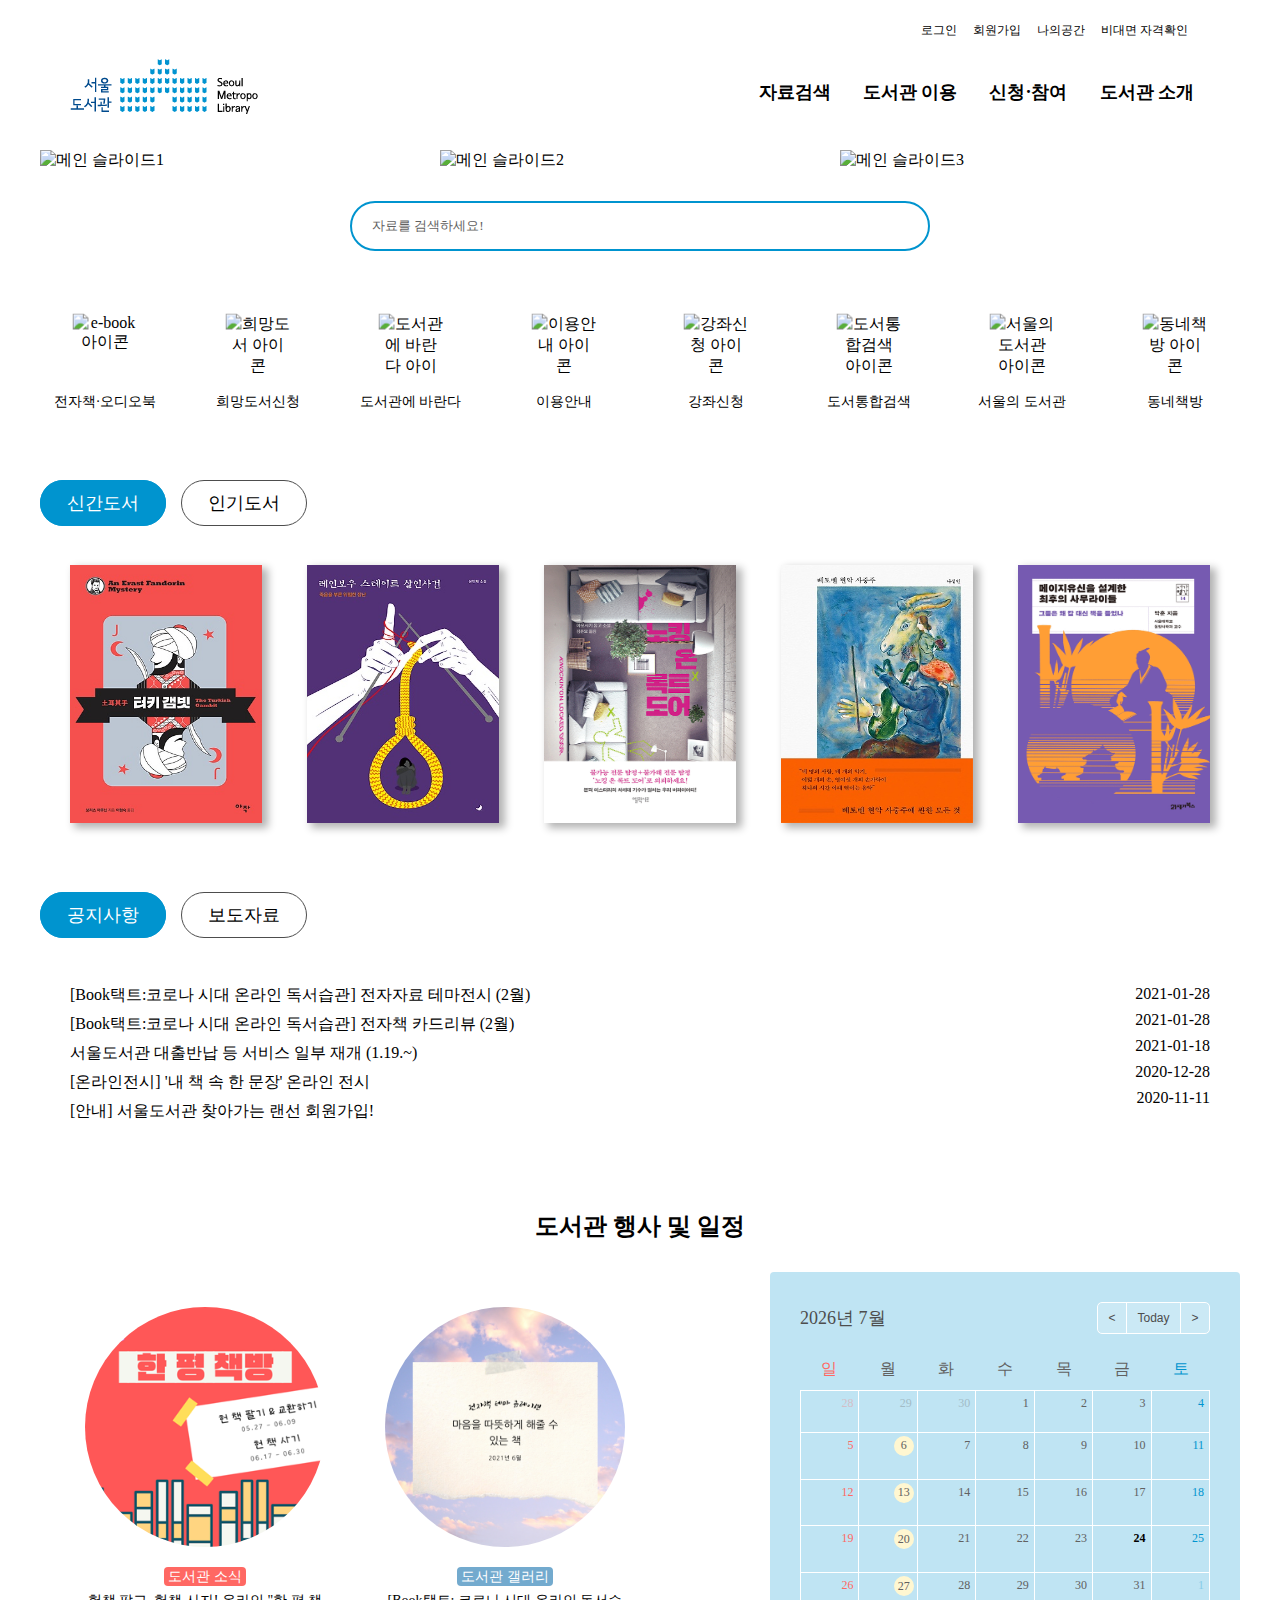
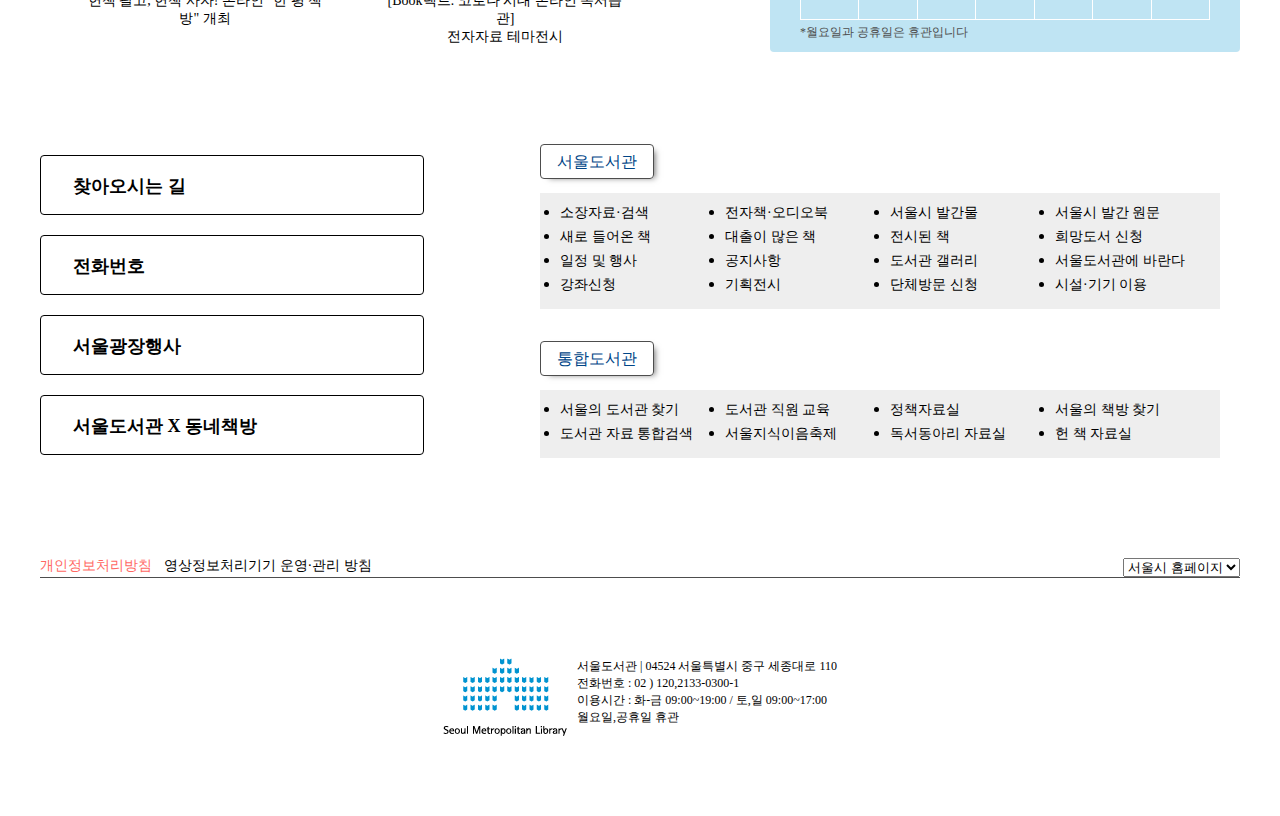
==== commit 97a84841: "HTML: Subpage01 main section" ====
--- a/index.html
+++ b/index.html
@@ -164,9 +164,9 @@
     <section class="main__slide">
       <div class="slide__container">
         <div class="slide__images">
-          <img src="imgs/slideImg/bn_01.jpg" alt="" />
-          <img src="imgs/slideImg/bn_02.jpg" alt="" />
-          <img src="imgs/slideImg/bn_03.jpg" alt="" />
+          <img src="imgs/slideImg/bn_01.jpg" alt="메인 슬라이드1" />
+          <img src="imgs/slideImg/bn_02.jpg" alt="메인 슬라이드2" />
+          <img src="imgs/slideImg/bn_03.jpg" alt="메인 슬라이드3" />
         </div>
       </div>
 
@@ -224,12 +224,12 @@
             ><img
               class="defalt-icon"
               src="imgs/icon/icon3.png"
-              alt="e-book 아이콘"
+              alt="도서관에 바란다 아이콘"
             />
             <img
               class="hover-icon"
               src="imgs/icon/icon3_1.png"
-              alt="e-book 마우스호버 아이콘"
+              alt="도서관에 바란다 마우스호버 아이콘"
             />
             <p>도서관에 바란다</p>
           </a>
@@ -239,12 +239,12 @@
             ><img
               class="defalt-icon"
               src="imgs/icon/icon4.png"
-              alt="e-book 아이콘"
+              alt="이용안내 아이콘"
             />
             <img
               class="hover-icon"
               src="imgs/icon/icon4_1.png"
-              alt="e-book 마우스호버 아이콘"
+              alt="이용안내 마우스호버 아이콘"
             />
             <p>이용안내</p>
           </a>
@@ -254,12 +254,12 @@
             ><img
               class="defalt-icon"
               src="imgs/icon/icon5.png"
-              alt="e-book 아이콘"
+              alt="강좌신청 아이콘"
             />
             <img
               class="hover-icon"
               src="imgs/icon/icon5_1.png"
-              alt="e-book 마우스호버 아이콘"
+              alt="강좌신청 마우스호버 아이콘"
             />
             <p>강좌신청</p>
           </a>
@@ -269,12 +269,12 @@
             ><img
               class="defalt-icon"
               src="imgs/icon/icon6.png"
-              alt="e-book 아이콘"
+              alt="도서통합검색 아이콘"
             />
             <img
               class="hover-icon"
               src="imgs/icon/icon6_1.png"
-              alt="e-book 마우스호버 아이콘"
+              alt="도서통합검색 마우스호버 아이콘"
             />
             <p>도서통합검색</p>
           </a>
@@ -284,12 +284,12 @@
             ><img
               class="defalt-icon"
               src="imgs/icon/icon7.png"
-              alt="e-book 아이콘"
+              alt="서울의 도서관 아이콘"
             />
             <img
               class="hover-icon"
               src="imgs/icon/icon7_1.png"
-              alt="e-book 마우스호버 아이콘"
+              alt="서울의 도서관 마우스호버 아이콘"
             />
             <p>서울의 도서관</p>
           </a>
@@ -299,12 +299,12 @@
             ><img
               class="defalt-icon"
               src="imgs/icon/icon8.png"
-              alt="e-book 아이콘"
+              alt="동네책방 아이콘"
             />
             <img
               class="hover-icon"
               src="imgs/icon/icon8_1.png"
-              alt="e-book 마우스호버 아이콘"
+              alt="동네책방 마우스호버 아이콘"
             />
             <p>동네책방</p>
           </a>
@@ -321,35 +321,35 @@
         <ul id="book-tab1" class="main__book-item book__active">
           <div class="book-item__wrap">
             <li>
-              <img src="imgs/bookImg/new01.jpg" alt="" />
+              <img src="imgs/bookImg/new01.jpg" alt="터키 갬빗 표지" />
               <div class="newcaption">
                 <p>터키 갬빗</p>
                 <span>보리스 아쿠닌</span>
               </div>
             </li>
             <li>
-              <img src="imgs/bookImg/new02.jpg" alt="" />
+              <img src="imgs/bookImg/new02.jpg" alt="레인보우 스테이트 살인사건 표지" />
               <div class="newcaption">
                 <p>레인보우 스테이트 살인사건</p>
                 <span>윤민채</span>
               </div>
             </li>
             <li>
-              <img src="imgs/bookImg/new03.gif" alt="" />
+              <img src="imgs/bookImg/new03.gif" alt="노킹 온 록트 도어 표지" />
               <div class="newcaption">
                 <p>노킹 온 록트 도어</p>
                 <span>아오사키 유고</span>
               </div>
             </li>
             <li>
-              <img src="imgs/bookImg/new04.jpg" alt="" />
+              <img src="imgs/bookImg/new04.jpg" alt="베토벤 현악 사중주 표지" />
               <div class="newcaption">
                 <p>베토벤 현악 사중주</p>
                 <span>나성인</span>
               </div>
             </li>
             <li>
-              <img src="imgs/bookImg/new05.gif" alt="" />
+              <img src="imgs/bookImg/new05.gif" alt="메이지유신을 설계한 최후의 사무라이들 표지" />
               <div class="newcaption">
                 <p>메이지유신을 설계한 최후의 사무라이들</p>
                 <span>박훈</span>
@@ -360,35 +360,35 @@
         <ul id="book-tab2" class="main__book-item">
           <div class="book-item__wrap">
             <li>
-              <img src="imgs/bookImg/best01.gif" alt="" />
+              <img src="imgs/bookImg/best01.gif" alt="채식주의자 표지" />
               <div class="newcaption">
                 <p>채식주의자</p>
                 <span>한강</span>
               </div>
             </li>
             <li>
-              <img src="imgs/bookImg/best02.gif" alt="" />
+              <img src="imgs/bookImg/best02.gif" alt="여행의 이유 표지" />
               <div class="newcaption">
                 <p>여행의 이유</p>
                 <span>김영하</span>
               </div>
             </li>
             <li>
-              <img src="imgs/bookImg/best03.gif" alt="" />
+              <img src="imgs/bookImg/best03.gif" alt="천년의 질문 표지" />
               <div class="newcaption">
                 <p>천년의 질문</p>
                 <span>조정래</span>
               </div>
             </li>
             <li>
-              <img src="imgs/bookImg/best04.gif" alt="" />
+              <img src="imgs/bookImg/best04.gif" alt="돈으로 살수없는 것들 표지" />
               <div class="newcaption">
                 <p>돈으로 살수없는 것들</p>
                 <span>마이클 샌델</span>
               </div>
             </li>
             <li>
-              <img src="imgs/bookImg/best05.gif" alt="" />
+              <img src="imgs/bookImg/best05.gif" alt="소년이 온다 표지" />
               <div class="newcaption">
                 <p>소년이 온다</p>
                 <span>한강</span>
@@ -494,7 +494,7 @@
           <div class="schedule__left">
             <ul class="schedule__left-event">
               <li>
-                <img src="imgs/event/eventImg01.png" />
+                <img src="imgs/event/eventImg01.png" alt="헌책 팔고, 헌책 사자! 온라인 한 평 책방 개최"/>
                 <a href="#">
                   <span class="textbox">
                     <span class="red">도서관 소식</span>
@@ -503,7 +503,7 @@
                 </a>
               </li>
               <li>
-                <img src="imgs/event/eventImg02.png" />
+                <img src="imgs/event/eventImg02.png" alt="Book택트: 코로나 시대 온라인 독서습관"/>
                 <a href="#">
                   <span class="textbox">
                     <span class="blue">도서관 갤러리</span>
@@ -515,7 +515,7 @@
                 </a>
               </li>
               <li>
-                <img src="imgs/event/eventImg03.png" />
+                <img src="imgs/event/eventImg03.png" alt="책피는 서울도서관 전자책 카드리뷰"/>
                 <a href="#">
                   <span class="textbox">
                     <span class="blue">도서관 갤러리</span>
@@ -524,7 +524,7 @@
                 </a>
               </li>
               <li>
-                <img src="imgs/event/eventImg04.png" />
+                <img src="imgs/event/eventImg04.png" alt="책피는 서울도서관 북큐레이션"/>
                 <a href="#">
                   <span class="textbox">
                     <span class="blue">도서관 갤러리</span>
@@ -651,7 +651,7 @@
         </ul>
       </div>
       <div class="footer__box2">
-        <img src="imgs/footerlogo.png" alt="" />
+        <img src="imgs/footerlogo.png" alt="서울도서관 로고" />
         <div class="footer__box2-text">
           <p>
             서울도서관 | 04524 서울특별시 중구 세종대로 110 <br />전화번호 : 02
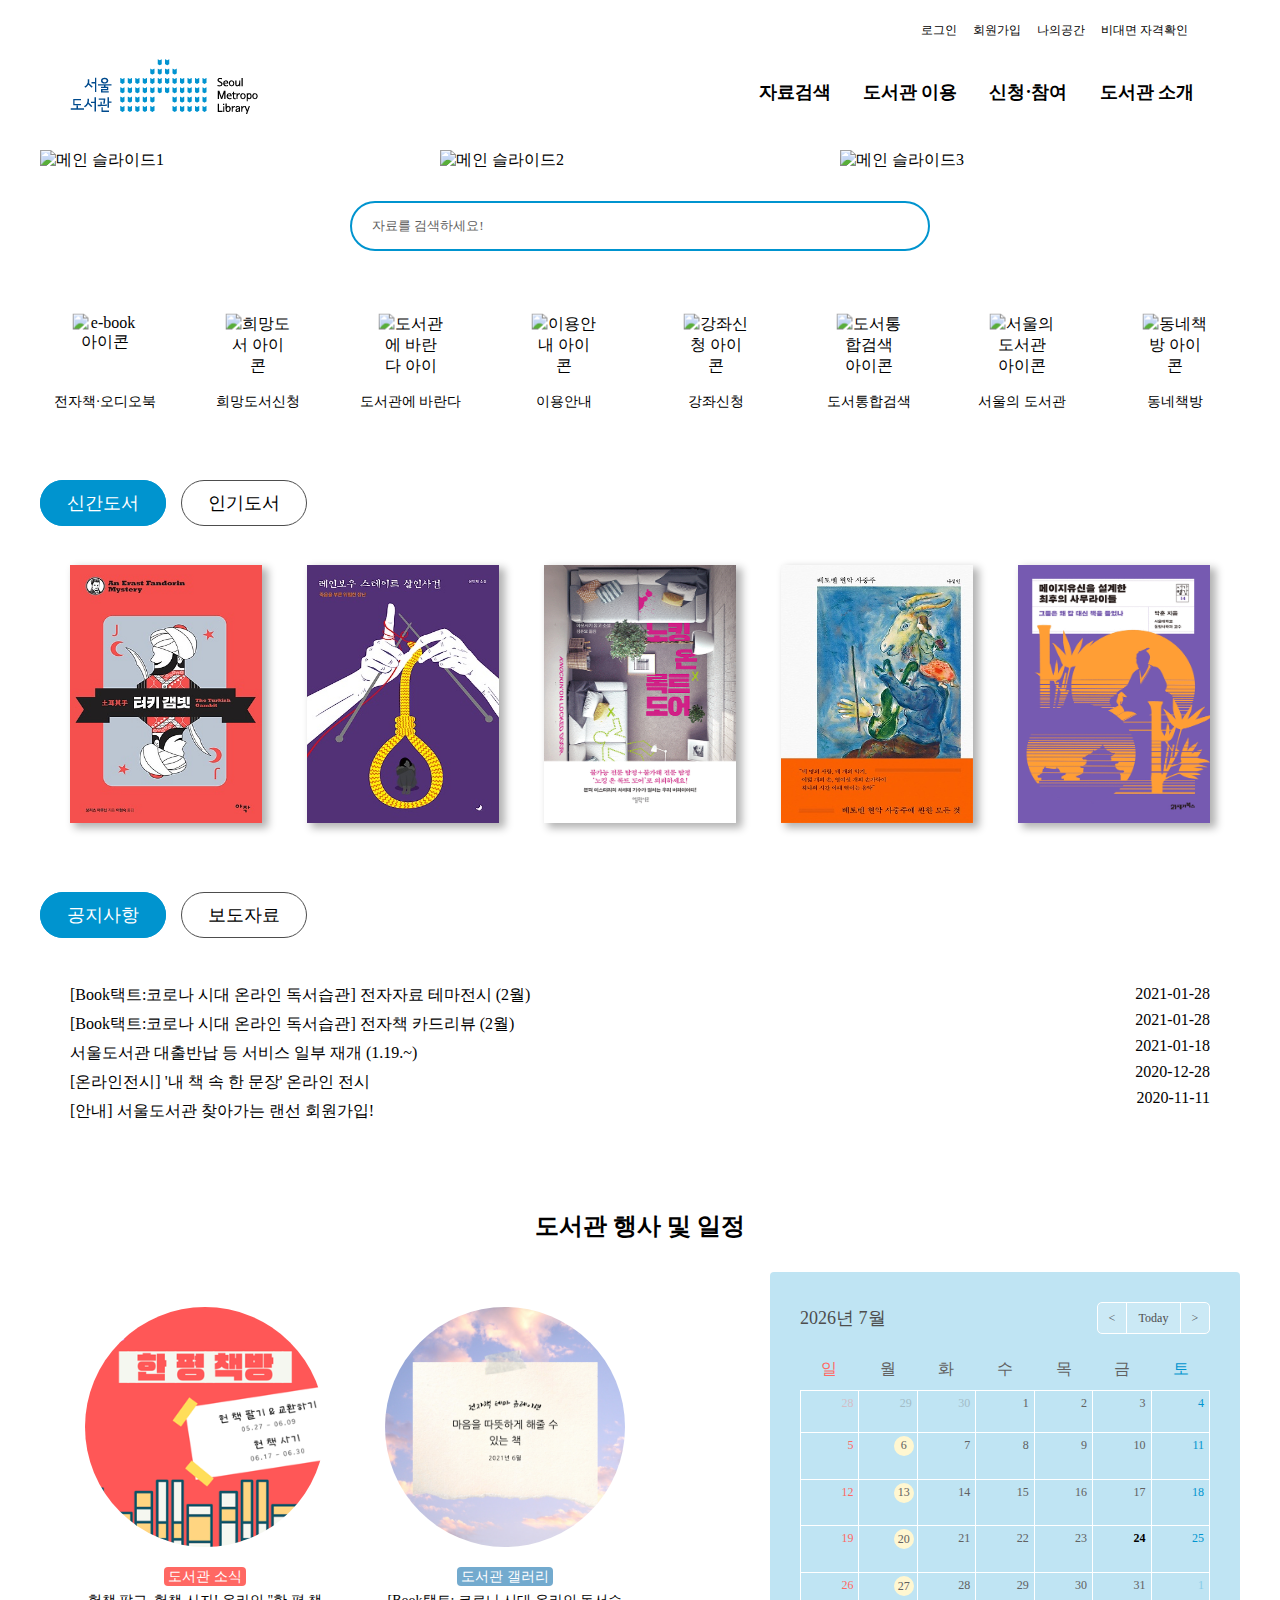
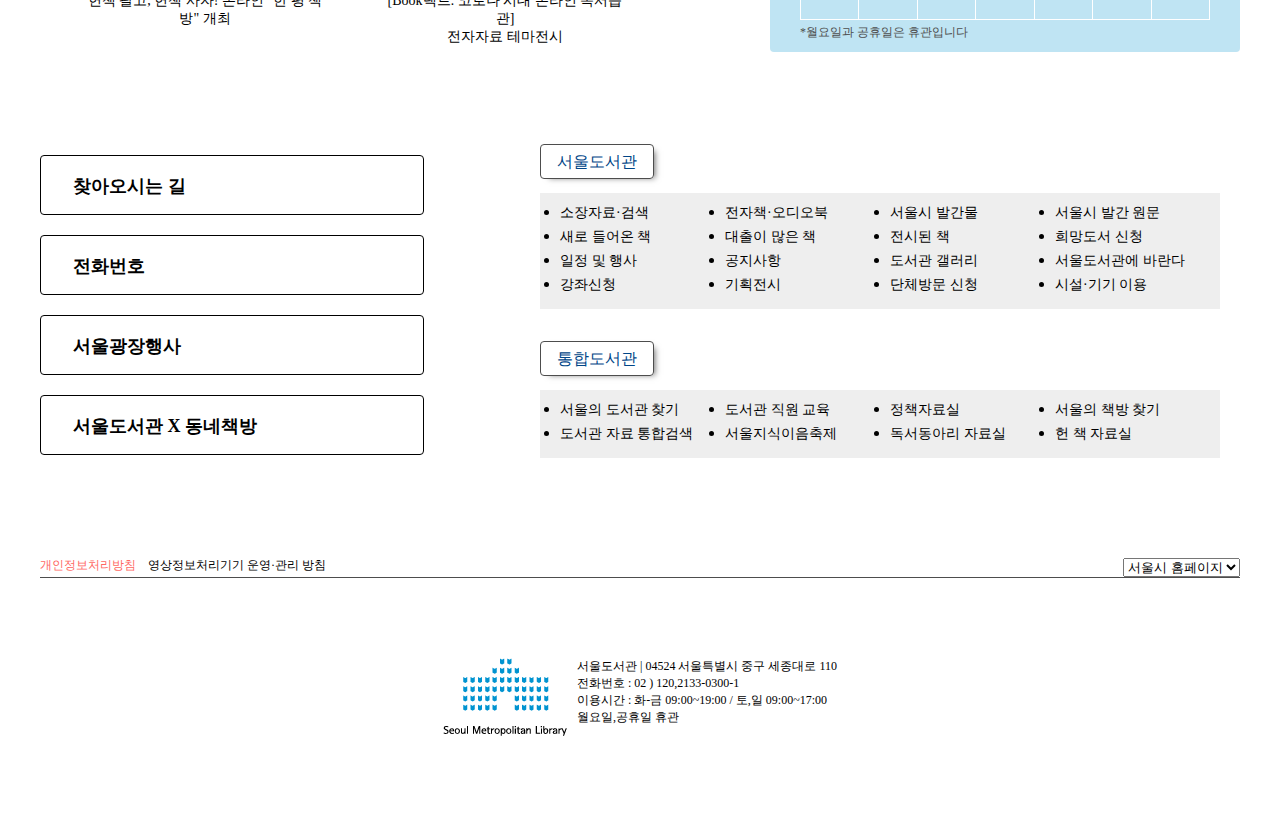
==== commit 48aae054: "HTML,CSS: file setting" ====
--- a/index.html
+++ b/index.html
@@ -14,8 +14,9 @@
       src="https://kit.fontawesome.com/717d5aad62.js"
       crossorigin="anonymous"
     ></script>
-    <link rel="stylesheet" href="style.css" />
-    <script src="main.js" defer></script>
+    <link rel="stylesheet" href="css/style.css" />
+		<link rel="stylesheet" href="css/common.css">
+    <script src="src/main.js" defer></script>
   </head>
   <body>
     <!-- header -->
--- a/css/style.css
+++ b/css/style.css
@@ -0,0 +1,527 @@
+
+
+/* Main slide */
+.main__slide {
+  position: relative;
+}
+
+.slide__container {
+  overflow: hidden;
+}
+
+.slide__images {
+  display: flex;
+  position: relative;
+  transition: transform 500ms ease;
+}
+
+.slide__images img {
+  width: 100%;
+}
+
+.slide__prev,
+.slide__next {
+  position: absolute;
+  top: 50%;
+  transform: translateY(-50%);
+  font-size: 48px;
+  color: var(--color-white);
+  transition: color 10ms ease;
+}
+
+.slide__prev {
+  left: 48px;
+}
+
+.slide__next {
+  right: 48px;
+}
+
+.slide__prev:hover,
+.slide__next:hover {
+  color: var(--color-blue);
+}
+
+/* Search bar */
+.main__search {
+  padding: 30px;
+  width: 50%;
+  margin: auto;
+  position: relative;
+}
+
+.main__search .searchbar {
+  width: 100%;
+  height: 50px;
+  padding: 20px;
+  border-radius: 30px;
+  border: 2px solid var(--color-main);
+  outline: none;
+  color: var(--color-grey);
+}
+
+.main__search .fa-search {
+  position: absolute;
+  right: 50px;
+  top: 50%;
+  transform: translateY(-50%);
+  font-size: 20px;
+  color: var(--color-main);
+  cursor: pointer;
+}
+
+/* quick icon menu */
+section {
+  max-width: 1200px;
+  margin: auto;
+}
+.main__quick-menu {
+  margin-bottom: 80px;
+  /* background-color: var(--color-dark-white); */
+}
+.main__quick-menu ul {
+  display: flex;
+  justify-content: space-between;
+}
+
+.main__quick-item {
+  width: 130px;
+  height: 130px;
+  text-align: center;
+  align-items: center;
+  padding: 15px;
+  position: relative;
+}
+
+.main__quick-item img {
+  height: 50%;
+  transition: all 300ms ease;
+  position: absolute;
+  top: 50%;
+  left: 50%;
+  transform: translate(-50%, -50%);
+}
+
+.main__quick-item p {
+  width: 100%;
+  font-size: var(--font-small);
+  position: absolute;
+  bottom: 0px;
+  left: 50%;
+  transform: translateX(-50%);
+}
+
+.main__quick-item .hover-icon {
+  opacity: 0;
+}
+
+.main__quick-item:hover .hover-icon {
+  opacity: 1;
+}
+
+.main__quick-item:hover .defalt-icon {
+  opacity: 0;
+}
+
+/* Best & New book */
+.main__book {
+  width: 100%;
+}
+
+.main__book-button {
+  display: flex;
+  margin-bottom: 20px;
+}
+
+.main__book-button a {
+  border: 1px solid var(--color-dark-grey);
+  border-radius: 30px;
+  padding: 12px 26px;
+  font-size: var(--font-regular);
+  margin-right: 15px;
+}
+
+.main__book-content > ul {
+  display: none;
+}
+
+.main__book-content .book-item__wrap {
+  display: flex;
+  justify-content: space-between;
+  padding: 30px;
+}
+
+.book-item__wrap li {
+  width: 192px;
+  height: 258px;
+  box-shadow: 5px 4px 8px 1px rgba(0, 0, 0, 0.3);
+  position: relative;
+  overflow: hidden;
+  cursor: pointer;
+}
+
+.book-item__wrap li img {
+  width: 192px;
+  height: 258px;
+}
+
+.main__book-button a.book__active {
+  color: var(--color-main);
+  border: 1px solid var(--color-main);
+  background-color: var(--color-main);
+  color: var(--color-white);
+}
+
+.book-item__wrap .newcaption {
+  width: 192px;
+  height: 90px;
+  padding: 8px;
+  text-align: center;
+  font-size: var(--font-small);
+  background-color: rgba(0, 0, 0, 0.7);
+  color: var(--color-light-white);
+  position: absolute;
+  bottom: -90px;
+  transition: all 300ms ease;
+}
+
+.newcaption p {
+  margin-top: 10px;
+}
+
+.book-item__wrap li:hover .newcaption {
+  bottom: 0px;
+}
+
+.newcaption p:after {
+  content: '';
+  display: block;
+  position: relative;
+  left: 50%;
+  width: 15px;
+  height: 1px;
+  transform: translateX(-50%);
+  margin: 6px 0;
+  background-color: var(--color-yellow);
+}
+
+/* Notice and News */
+.notice {
+  margin-top: 50px;
+}
+
+.notice__button {
+  display: flex;
+  margin-bottom: 20px;
+}
+
+.notice .notice__panel-wrap {
+  padding: 30px;
+}
+
+.notice__button a {
+  border: 1px solid var(--color-dark-grey);
+  border-radius: 30px;
+  padding: 12px 26px;
+  font-size: var(--font-regular);
+  margin-right: 15px;
+  cursor: pointer;
+}
+
+.notice-news__panel {
+  width: 60%;
+}
+
+.notice-news__day {
+  width: 40%;
+  text-align: right;
+}
+
+.notice__panel-wrap li {
+  margin: 8px 0;
+}
+
+.notice__button a.notice__active {
+  color: var(--color-main);
+  border: 1px solid var(--color-main);
+  background-color: var(--color-main);
+  color: var(--color-white);
+}
+
+.notice-news__panel li:hover a {
+  color: var(--color-main);
+}
+
+/* library schedule */
+.schedule {
+	margin-top: 50px;
+	text-align: center;
+}
+
+.scheduleset {
+	margin-top: 30px;
+	display: flex;
+	justify-content: space-between;
+}
+
+.schedule__left {
+	position: relative;
+	padding: 20px 0;
+	width: 630px;
+	height: 380px;
+	overflow: hidden;
+}
+
+.schedule__left-event {
+	position: absolute;
+	left: 0;
+	top: 0;
+}
+
+.schedule__left-event li {
+	width: 250px;
+	height: 360px;
+	float: left;
+	position: relative;
+	top: 30px;
+	left: 40px;
+}
+
+.schedule__left-event li:not(:last-child) {
+	margin-right: 50px;
+}
+
+.schedule__left-event img {
+	width: 250px;
+	height: 250px;
+	border-radius: 50%;
+	border: 5px solid var(--color-white);
+}
+
+.schedule__left button {
+	position: absolute;
+	top: 50%;
+	transform: translateY(-50%);
+	font-size: var(--font-large);
+	color: var(--color-main);
+	transition: color 100ms;
+}
+
+.event__prev {
+	left: 4px;
+}
+
+.event__next {
+	right: 4px;
+}
+
+.event__prev:hover,
+.event__next:hover {
+	color: var(--color-accent);
+}
+
+.schedule__left-event .textbox {
+	display: block;
+	font-size: var(--font-small);
+	margin-top: 12px;
+}
+
+.textbox p {
+	margin-top: 6px;
+}
+
+.textbox span {
+	padding: 2px 4px;
+	border-radius: 4px;
+	color: var(--color-white);
+}
+
+.textbox .red {
+	background-color: var(--color-red);
+}
+
+.textbox .blue {
+	background-color: var(--color-blue);
+}
+
+.schedule__left-event.animated {
+	transition: 0.5s ease-out;
+}
+
+.schedule__right {
+	width: 470px;
+	height: 380px;
+	padding: 30px;
+	background-color: #0094cf40;
+	border-radius: 4px;
+}
+
+.calendar__header {
+	display: flex;
+	justify-content: space-between;
+	align-items: center;
+}
+
+.calendar__year-month {
+	font-size: var(--font-regular);
+	color: var(--color-dark-grey);
+}
+
+.calendar__nav {
+	display: flex;
+	border: 1px solid var(--color-white);
+	border-radius: 5px;
+}
+
+.calendar__navbtn {
+	width: 28px;
+	height: 30px;
+	font-size: var(--font-micro);
+	background-color: #ffffff30;
+	color: var(--color-dark-grey);
+}
+
+.go-today {
+	width: 55px;
+	border-left: 1px solid var(--color-white);
+	border-right: 1px solid var(--color-white);
+}
+
+.calendar__days {
+	display: flex;
+	margin: 25px 0 10px 0;
+}
+
+.calendar__day {
+	width: calc(100% / 7);
+	text-align: center;
+	color: var(--color-grey);
+}
+
+.calendar__dates {
+	display: flex;
+	flex-flow: row wrap;
+	height: 230px;
+	border-top: 1px solid  var(--color-white);
+	border-right: 1px solid  var(--color-white);
+}
+
+.calendar__date {
+	width: calc(100% / 7);
+	font-size: var(--font-micro);
+	padding: 5px;
+	text-align: right;
+	border-left: 1px solid  var(--color-white);
+	border-bottom: 1px solid  var(--color-white);
+	color: var(--color-grey);
+}
+
+.calendar__day:nth-child(7n + 1),
+.calendar__date:nth-child(7n + 1) {
+	color: var(--color-red);
+}
+
+.calendar__day:nth-child(7n),
+.calendar__date:nth-child(7n) {
+	color: var(--color-main);
+}
+
+.calendar__date:nth-child(7n+2) .this {
+	display: flex;
+	justify-content:center;
+	align-items: center;
+	background-color: var(--color-yellow);
+	width: 20px;
+	height: 20px;
+	border-radius: 50%;
+	float: right;
+	position: relative;
+	bottom: 2px;
+	left: 2px;
+}
+
+.captiontext {
+	font-size: var(--font-micro);
+	margin: 4px 0;
+	text-align: left;
+	color: var(--color-dark-grey);
+}
+
+.other {
+	opacity: 0.3;
+}
+
+/* All menu */
+.all-menu {
+	margin-top: 80px;
+	display: flex;
+	align-items: center;
+}
+
+.all-menu__left {
+	flex-basis: 40%;
+	margin-top: 20px;
+}
+
+.all-menu__left li {
+	width: 80%;
+	height: 60px;
+	line-height: 60px;
+	margin-bottom: 20px;
+	border: 1px solid var(--color-black);
+	border-radius: 4px;
+	cursor: pointer;
+}
+
+.all-menu__left li a {
+	padding: 0 32px;
+	font-size: var(--font-regular);
+	font-weight: var(--weight-semi-bold);
+}
+
+.all-menu__left li a i {
+	color: var(--color-main);
+}
+
+.all-menu__right {
+	flex-basis: 60%;
+}
+
+.menu__right-wrap {
+	padding: 20px;
+	height: 50%;
+}
+
+.menu__right-wrap span {
+	padding: 8px 16px;
+	border: 1px solid var(--color-dark-grey);
+	border-radius: 4px;
+	color: var(--color-accent);
+	box-shadow: 5px 3px 6px -4px rgba(0,0,0,0.56)
+}
+
+.menu__right-con {
+	margin-top: 20px;
+	background-color: var(--color-light-white);
+	padding: 10px 20px;
+}
+
+.menu__right-con li {
+	float: left;
+	margin-left: 20px;
+	width: 145px;
+	list-style-type: disc;
+	margin-bottom: 5px;
+}
+
+.menu__right-con li a {
+	font-size: var(--font-small);
+}
+
+.menu__right-con li:nth-child(4n+1) {
+	margin-left: 0;
+}
+
+.claerfix {
+	content: ""; display: block; clear: both;
+}
--- a/css/common.css
+++ b/css/common.css
@@ -0,0 +1,238 @@
+@font-face {
+  font-family: 'NanumSquareRound';
+  src: url('https://cdn.jsdelivr.net/gh/projectnoonnu/noonfonts_two@1.0/NanumSquareRound.woff')
+    format('woff');
+  font-weight: normal;
+  font-style: normal;
+}
+
+:root {
+  /* color */
+  --color-main: #0094cf;
+  --color-accent: #004587;
+  --color-light-white: #eeeeee;
+  --color-white: #ffffff;
+  --color-dark-white: #bdbdbd;
+  --color-light-grey: #7c7979;
+  --color-grey: #616161;
+  --color-dark-grey: #4d4d4d;
+	--color-red: #ff6863;
+  --color-blue: #73aace;
+  --color-yellow: #fff7d1;
+  --color-orange: #feb546;
+  --color-black: #000000;
+
+  /* font-size */
+  --font-large: 48px;
+  --font-medium: 28px;
+  --font-regular: 18px;
+  --font-small: 14px;
+  --font-micro: 12px;
+
+  /* size */
+
+  /* Font Weight */
+  --weight-bold: 700;
+  --weight-semi-bold: 600;
+  --weight-regular: 400;
+}
+
+/* reset */
+* {
+  box-sizing: border-box;
+  margin: 0;
+  padding: 0;
+}
+
+a {
+  text-decoration: none;
+  color: var(--color-black);
+}
+
+li {
+  list-style: none;
+}
+
+button {
+  background-color: transparent;
+  cursor: pointer;
+  border: none;
+  outline: none;
+}
+
+p,
+a,
+li,
+h2,
+span,
+input,
+div,
+button {
+  font-family: 'NanumSquareRound';
+}
+
+.clearfix:after {
+  content: '';
+  display: block;
+  clear: both;
+}
+
+body {
+  padding-top: 150px;
+}
+
+/* haeder */
+#header {
+  max-width: 1200px;
+  height: 140px;
+  overflow: hidden;
+  margin: auto;
+  position: absolute;
+  top: 0;
+  left: 0;
+  right: 0;
+  z-index: 9;
+  transition: height 400ms;
+}
+
+.header__top-menu {
+  display: flex;
+  justify-content: flex-end;
+  padding: 20px 44px;
+}
+
+.header__top-menu li a {
+  font-size: var(--font-micro);
+  padding: 0px 8px;
+}
+
+.header__top-menu li a:hover {
+  color: var(--color-main);
+}
+
+/* nav */
+.navbar__wrap {
+  display: flex;
+  align-items: center;
+  justify-content: space-between;
+  padding: 0 30px;
+}
+
+.navbar__logo {
+  cursor: pointer;
+}
+
+.navbar__menu {
+  display: flex;
+}
+
+.navbar__menu > li {
+  padding: 8px 16px;
+}
+
+.navbar__menu li a {
+  height: 24px;
+  line-height: 24px;
+  font-size: var(--font-regular);
+  cursor: pointer;
+}
+
+/* two depth menu */
+.navbar__depth-wrap {
+  display: flex;
+  justify-content: space-evenly;
+  padding: 40px;
+  position: absolute;
+  left: 0;
+  right: 0;
+  display: none;
+  background: linear-gradient(transparent, rgba(255, 255, 255, 0.95) 10%);
+}
+
+.navbar__menu > li:hover ul {
+  display: flex;
+}
+
+.navbar__depth li,
+.navbar__depth li a {
+  padding: 8px 0;
+  text-align: center;
+  font-size: var(--font-small);
+}
+
+.navbar__depth a:hover {
+  color: var(--color-main);
+}
+
+.navbar__depth .navbar__depth-title {
+  font-weight: var(--weight-semi-bold);
+  font-size: var(--font-regular);
+}
+
+.navbar__depth li.go a {
+	color: var(--color-main);
+}
+
+
+
+/* footer */
+footer {
+	max-width: 1200px;
+	margin: auto;
+	margin-top: 80px;
+}
+
+.footer__box1 {
+	display: flex;
+	justify-content: space-between;
+	border-bottom: 1px solid var(--color-dark-grey);
+}
+
+.footer__box1-left {
+	display: flex;
+}
+
+.footer__box1-left li {
+	height: 15px;
+	line-height: 15px;
+	margin-right: 12px;
+	font-size: var(--font-micro);
+}
+
+.footer__box1-left li .red {
+	color: var(--color-red);
+}
+
+.footer__box1-right {
+	display: flex;
+}
+
+.footer__box1-right li {
+	margin-left: 12px;
+}
+
+.footer__box1-right li a{
+	font-size: 20px;
+}
+
+.footer__box1-right .fa-facebook-square {
+	color: blue
+}
+
+.footer__box1-right .fa-youtube {
+	color: red;
+}
+
+.footer__box2 {
+	margin: 80px 0;
+	display: flex;
+	justify-content: center;
+}
+
+.footer__box2 img {
+	margin-right: 10px;
+}
+
+.footer__box2-text {
+	font-size: var(--font-micro);
+}